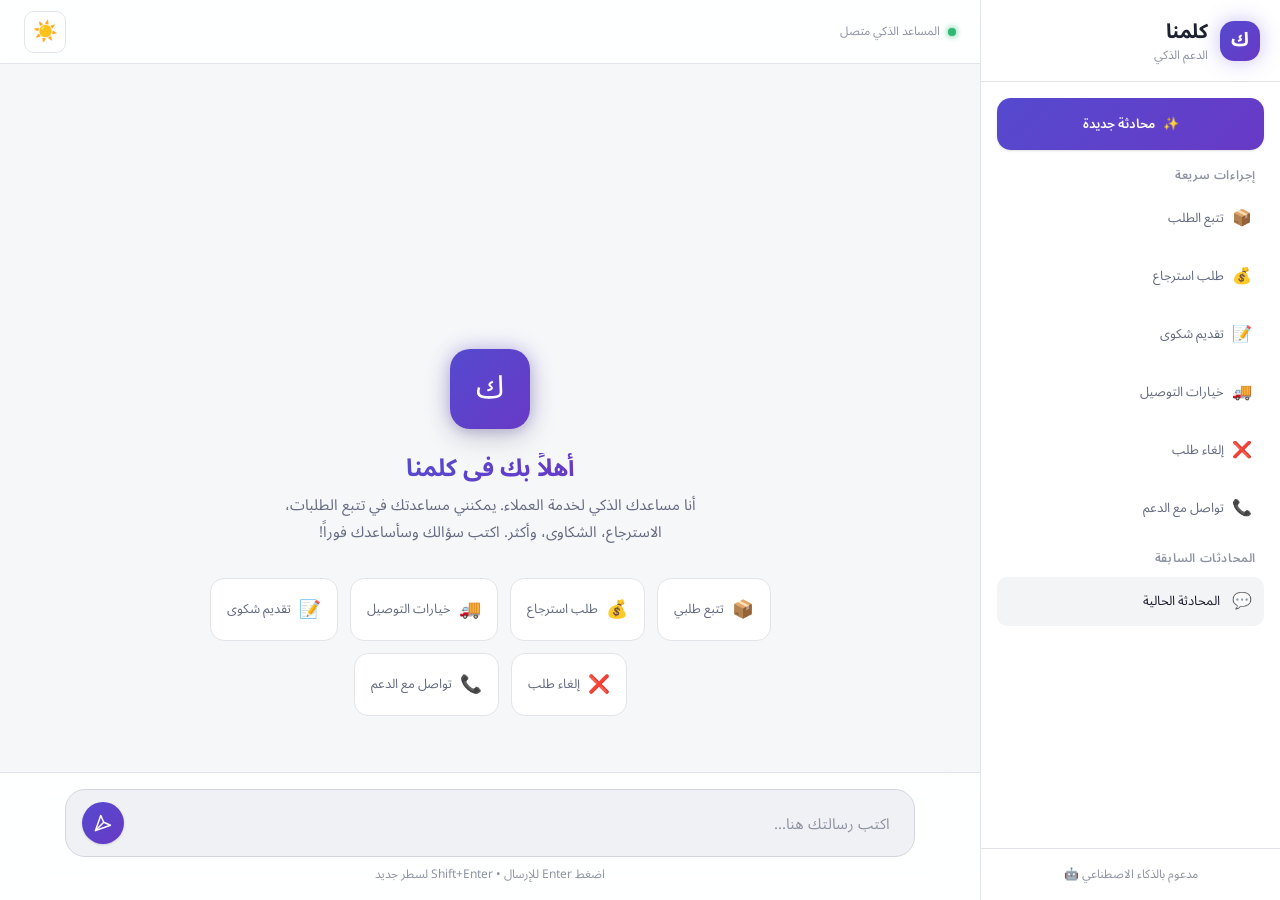
==== frontend/index.html @ 6efdaacd "feat: add modern RTL Arabic chat frontend (كلمنا) - 15 new files in frontend/ directory (HTML, CSS, " ====
<!DOCTYPE html>
<html lang="ar" dir="rtl" data-theme="dark">
<head>
  <meta charset="UTF-8">
  <meta name="viewport" content="width=device-width, initial-scale=1.0">
  <title>كلمنا — الدعم الذكي بالذكاء الاصطناعي</title>
  <meta name="description" content="كلمنا — نظام دعم العملاء الذكي المدعوم بالذكاء الاصطناعي. تحدث معنا وسنساعدك فوراً.">
  <meta property="og:title" content="كلمنا — الدعم الذكي">
  <meta property="og:description" content="نظام دعم العملاء الذكي المدعوم بالذكاء الاصطناعي">
  <meta property="og:type" content="website">
  <link rel="icon" type="image/svg+xml" href="assets/favicon.svg">

  <!-- Google Fonts -->
  <link rel="preconnect" href="https://fonts.googleapis.com">
  <link rel="preconnect" href="https://fonts.gstatic.com" crossorigin>
  <link href="https://fonts.googleapis.com/css2?family=Inter:wght@400;500;600;700&family=Noto+Sans+Arabic:wght@400;500;600;700&display=swap" rel="stylesheet">

  <!-- CSS -->
  <link rel="stylesheet" href="css/variables.css">
  <link rel="stylesheet" href="css/themes.css">
  <link rel="stylesheet" href="css/base.css">
  <link rel="stylesheet" href="css/animations.css">
  <link rel="stylesheet" href="css/layout.css">
  <link rel="stylesheet" href="css/components.css">
</head>
<body>
  <!-- ═══ Particle Canvas Background ═══ -->
  <canvas id="particles-canvas"></canvas>

  <!-- ═══ App Container ═══ -->
  <div class="app">

    <!-- ─── Sidebar ─── -->
    <aside class="sidebar" id="sidebar">
      <div class="sidebar__header">
        <div class="logo">
          <div class="logo__icon">ك</div>
          <div>
            <div class="logo__text">كلمنا</div>
            <div class="logo__subtitle">الدعم الذكي</div>
          </div>
        </div>
        <button class="sidebar__close" id="sidebar-close" aria-label="إغلاق القائمة">✕</button>
      </div>

      <div class="sidebar__content">
        <!-- New Chat Button -->
        <button class="btn-new-chat" id="btn-new-chat">
          <span>✨</span>
          <span>محادثة جديدة</span>
        </button>

        <!-- Quick Actions -->
        <div class="sidebar__label">إجراءات سريعة</div>
        <div class="quick-actions">
          <button class="quick-action-chip" data-action="track_order">
            <span class="quick-action-chip__icon">📦</span>
            <span>تتبع الطلب</span>
          </button>
          <button class="quick-action-chip" data-action="get_refund">
            <span class="quick-action-chip__icon">💰</span>
            <span>طلب استرجاع</span>
          </button>
          <button class="quick-action-chip" data-action="complaint">
            <span class="quick-action-chip__icon">📝</span>
            <span>تقديم شكوى</span>
          </button>
          <button class="quick-action-chip" data-action="delivery">
            <span class="quick-action-chip__icon">🚚</span>
            <span>خيارات التوصيل</span>
          </button>
          <button class="quick-action-chip" data-action="cancel">
            <span class="quick-action-chip__icon">❌</span>
            <span>إلغاء طلب</span>
          </button>
          <button class="quick-action-chip" data-action="contact">
            <span class="quick-action-chip__icon">📞</span>
            <span>تواصل مع الدعم</span>
          </button>
        </div>

        <!-- Chat History -->
        <div class="sidebar__label">المحادثات السابقة</div>
        <div id="chat-history">
          <div class="chat-history-item active">
            <span class="chat-history-item__icon">💬</span>
            <span class="chat-history-item__text">المحادثة الحالية</span>
          </div>
        </div>
      </div>

      <div class="sidebar__footer">
        <div style="font-size: var(--text-xs); color: var(--text-muted); text-align: center;">
          مدعوم بالذكاء الاصطناعي 🤖
        </div>
      </div>
    </aside>

    <!-- ─── Sidebar Overlay (Mobile) ─── -->
    <div class="sidebar-overlay" id="sidebar-overlay"></div>

    <!-- ─── Header ─── -->
    <header class="header">
      <div class="header__right">
        <button class="menu-toggle" id="menu-toggle" aria-label="فتح القائمة">
          <svg width="22" height="22" viewBox="0 0 24 24" fill="none" stroke="currentColor" stroke-width="2" stroke-linecap="round">
            <line x1="3" y1="6" x2="21" y2="6"/>
            <line x1="3" y1="12" x2="21" y2="12"/>
            <line x1="3" y1="18" x2="21" y2="18"/>
          </svg>
        </button>
        <div class="status-indicator">
          <div class="status-dot" id="status-dot"></div>
          <span class="header__status-text">المساعد الذكي متصل</span>
        </div>
      </div>
      <div class="header__left">
        <button class="theme-toggle" id="theme-toggle" data-tooltip="تغيير السمة" aria-label="تغيير السمة">
          <span class="theme-toggle__icon">🌙</span>
        </button>
      </div>
    </header>

    <!-- ─── Main Chat Area ─── -->
    <main class="main">
      <div class="chat-area">
        <div class="chat-area__messages" id="chat-messages">
          <!-- Messages are rendered here by chat.js -->
        </div>

        <!-- ─── Welcome Screen ─── -->
        <div class="welcome" id="welcome-screen">
          <div class="welcome__icon">ك</div>
          <h1 class="welcome__title">أهلاً بك في كلمنا</h1>
          <p class="welcome__subtitle">
            أنا مساعدك الذكي لخدمة العملاء. يمكنني مساعدتك في تتبع الطلبات، الاسترجاع، الشكاوى، وأكثر. اكتب سؤالك وسأساعدك فوراً!
          </p>
          <div class="welcome__suggestions">
            <button class="welcome__chip" data-message="أريد تتبع طلبي رقم 12345">
              <span class="welcome__chip__icon">📦</span>
              <span>تتبع طلبي</span>
            </button>
            <button class="welcome__chip" data-message="أريد استرجاع المبلغ للطلب الأخير">
              <span class="welcome__chip__icon">💰</span>
              <span>طلب استرجاع</span>
            </button>
            <button class="welcome__chip" data-message="ما هي خيارات التوصيل المتاحة؟">
              <span class="welcome__chip__icon">🚚</span>
              <span>خيارات التوصيل</span>
            </button>
            <button class="welcome__chip" data-message="أريد تقديم شكوى بخصوص الخدمة">
              <span class="welcome__chip__icon">📝</span>
              <span>تقديم شكوى</span>
            </button>
            <button class="welcome__chip" data-message="أريد إلغاء طلبي">
              <span class="welcome__chip__icon">❌</span>
              <span>إلغاء طلب</span>
            </button>
            <button class="welcome__chip" data-message="أريد التحدث مع خدمة العملاء">
              <span class="welcome__chip__icon">📞</span>
              <span>تواصل مع الدعم</span>
            </button>
          </div>
        </div>
      </div>

      <!-- ─── Input Bar ─── -->
      <div class="input-bar">
        <div class="input-bar__container">
          <textarea
            class="input-bar__textarea"
            id="chat-input"
            placeholder="اكتب رسالتك هنا..."
            rows="1"
            aria-label="اكتب رسالتك"
          ></textarea>
          <button class="btn-send" id="btn-send" data-tooltip="إرسال" aria-label="إرسال الرسالة">
            <svg viewBox="0 0 24 24" fill="none" stroke="currentColor" stroke-width="2" stroke-linecap="round" stroke-linejoin="round">
              <line x1="22" y1="2" x2="11" y2="13"/>
              <polygon points="22 2 15 22 11 13 2 9 22 2"/>
            </svg>
          </button>
        </div>
        <span class="input-bar__hint">اضغط Enter للإرسال • Shift+Enter لسطر جديد</span>
      </div>
    </main>
  </div>

  <!-- JavaScript Modules -->
  <script type="module" src="js/app.js"></script>
</body>
</html>
---- frontend/css/variables.css ----
/* ============================================
   Kalemna — Design Tokens (variables.css)
   كلمنا — متغيرات التصميم
   ============================================ */

:root {
  /* ─── Primary Palette ─── */
  --color-primary-50:  hsl(245, 58%, 95%);
  --color-primary-100: hsl(245, 58%, 88%);
  --color-primary-200: hsl(245, 58%, 78%);
  --color-primary-300: hsl(245, 58%, 68%);
  --color-primary-400: hsl(245, 58%, 58%);
  --color-primary-500: hsl(245, 58%, 51%);
  --color-primary-600: hsl(245, 58%, 43%);
  --color-primary-700: hsl(245, 58%, 35%);
  --color-primary-800: hsl(245, 58%, 27%);
  --color-primary-900: hsl(245, 58%, 19%);

  /* ─── Accent Palette (Coral / Warm) ─── */
  --color-accent-400: hsl(15, 90%, 62%);
  --color-accent-500: hsl(15, 85%, 55%);
  --color-accent-600: hsl(15, 80%, 48%);

  /* ─── Semantic Colors ─── */
  --color-success: hsl(152, 60%, 45%);
  --color-warning: hsl(40, 95%, 55%);
  --color-error:   hsl(0, 72%, 56%);
  --color-info:    hsl(205, 80%, 55%);

  /* ─── Sentiment Colors ─── */
  --sentiment-joy:      hsl(152, 60%, 45%);
  --sentiment-neutral:  hsl(220, 10%, 55%);
  --sentiment-anger:    hsl(0, 72%, 56%);
  --sentiment-disgust:  hsl(35, 80%, 50%);
  --sentiment-fear:     hsl(270, 50%, 55%);
  --sentiment-sadness:  hsl(210, 55%, 50%);
  --sentiment-surprise: hsl(45, 95%, 55%);

  /* ─── Typography ─── */
  --font-ui:     'Inter', 'Segoe UI', system-ui, sans-serif;
  --font-arabic: 'Noto Sans Arabic', 'Segoe UI', 'Tahoma', sans-serif;
  --font-mono:   'JetBrains Mono', 'Fira Code', 'Consolas', monospace;

  --text-xs:   0.75rem;   /* 12px */
  --text-sm:   0.8125rem; /* 13px */
  --text-base: 0.9375rem; /* 15px */
  --text-md:   1rem;      /* 16px */
  --text-lg:   1.125rem;  /* 18px */
  --text-xl:   1.25rem;   /* 20px */
  --text-2xl:  1.5rem;    /* 24px */
  --text-3xl:  1.875rem;  /* 30px */

  --leading-tight:  1.3;
  --leading-normal: 1.6;
  --leading-relaxed: 1.8;

  --weight-regular:  400;
  --weight-medium:   500;
  --weight-semibold: 600;
  --weight-bold:     700;

  /* ─── Spacing Scale (4px base) ─── */
  --space-1:  0.25rem;   /* 4px  */
  --space-2:  0.5rem;    /* 8px  */
  --space-3:  0.75rem;   /* 12px */
  --space-4:  1rem;      /* 16px */
  --space-5:  1.25rem;   /* 20px */
  --space-6:  1.5rem;    /* 24px */
  --space-8:  2rem;      /* 32px */
  --space-10: 2.5rem;    /* 40px */
  --space-12: 3rem;      /* 48px */
  --space-16: 4rem;      /* 64px */

  /* ─── Border Radius ─── */
  --radius-sm:   6px;
  --radius-md:   10px;
  --radius-lg:   14px;
  --radius-xl:   20px;
  --radius-2xl:  24px;
  --radius-full: 9999px;

  /* ─── Shadows ─── */
  --shadow-sm:  0 1px 3px rgba(0, 0, 0, 0.08), 0 1px 2px rgba(0, 0, 0, 0.06);
  --shadow-md:  0 4px 12px rgba(0, 0, 0, 0.1), 0 2px 4px rgba(0, 0, 0, 0.06);
  --shadow-lg:  0 10px 30px rgba(0, 0, 0, 0.12), 0 4px 8px rgba(0, 0, 0, 0.06);
  --shadow-xl:  0 20px 50px rgba(0, 0, 0, 0.15), 0 8px 16px rgba(0, 0, 0, 0.08);
  --shadow-glow: 0 0 20px rgba(99, 72, 221, 0.35);

  /* ─── Transitions ─── */
  --transition-fast:   150ms cubic-bezier(0.4, 0, 0.2, 1);
  --transition-normal: 300ms cubic-bezier(0.4, 0, 0.2, 1);
  --transition-slow:   500ms cubic-bezier(0.4, 0, 0.2, 1);
  --transition-spring: 500ms cubic-bezier(0.34, 1.56, 0.64, 1);

  /* ─── Z-Index Scale ─── */
  --z-base:     1;
  --z-sidebar:  100;
  --z-header:   200;
  --z-overlay:  300;
  --z-modal:    400;
  --z-tooltip:  500;

  /* ─── Layout ─── */
  --sidebar-width: 300px;
  --header-height: 64px;
  --input-bar-height: 80px;
}
---- frontend/css/themes.css ----
/* ============================================
   Kalemna — Themes (themes.css)
   كلمنا — السمات
   ============================================ */

/* ═══════════════════════════════════════════
   🌙 DARK THEME (Default)
   ═══════════════════════════════════════════ */
[data-theme="dark"], :root {
  --bg-app:        hsl(225, 25%, 10%);
  --bg-main:       hsl(225, 25%, 10%);
  --bg-header:     hsla(225, 25%, 12%, 0.85);
  --bg-sidebar:    hsl(225, 25%, 9%);
  --bg-input-bar:  hsla(225, 25%, 12%, 0.85);
  --bg-input:      hsl(225, 22%, 14%);
  --bg-surface:    hsl(225, 22%, 14%);
  --bg-surface-hover: hsl(225, 22%, 17%);
  --bg-hover:      hsla(225, 22%, 20%, 0.5);
  --bg-glass:      hsla(225, 25%, 14%, 0.6);
  --bg-bubble-user: linear-gradient(135deg, hsl(245, 58%, 48%), hsl(260, 55%, 42%));
  --bg-bubble-ai:  hsla(225, 22%, 16%, 0.7);
  --bg-welcome:    hsla(225, 22%, 14%, 0.8);

  --text-primary:   hsl(225, 15%, 92%);
  --text-secondary: hsl(225, 12%, 65%);
  --text-muted:     hsl(225, 10%, 45%);
  --text-bubble-user: hsl(0, 0%, 100%);
  --text-bubble-ai:   hsl(225, 15%, 88%);
  --text-on-primary: hsl(0, 0%, 100%);

  --border-subtle:  hsla(225, 15%, 25%, 0.5);
  --border-input:   hsl(225, 15%, 22%);
  --border-glass:   hsla(225, 15%, 30%, 0.3);

  --scrollbar-thumb:       hsl(225, 15%, 25%);
  --scrollbar-thumb-hover: hsl(225, 15%, 35%);

  --particle-color: rgba(255, 255, 255, 0.04);
  --particle-line:  rgba(255, 255, 255, 0.02);
}

/* ═══════════════════════════════════════════
   ☀️ LIGHT THEME
   ═══════════════════════════════════════════ */
[data-theme="light"] {
  --bg-app:        hsl(225, 20%, 97%);
  --bg-main:       hsl(225, 20%, 97%);
  --bg-header:     hsla(0, 0%, 100%, 0.9);
  --bg-sidebar:    hsl(0, 0%, 100%);
  --bg-input-bar:  hsla(0, 0%, 100%, 0.9);
  --bg-input:      hsl(225, 15%, 95%);
  --bg-surface:    hsl(0, 0%, 100%);
  --bg-surface-hover: hsl(225, 15%, 96%);
  --bg-hover:      hsla(225, 15%, 90%, 0.5);
  --bg-glass:      hsla(0, 0%, 100%, 0.7);
  --bg-bubble-user: linear-gradient(135deg, hsl(245, 58%, 55%), hsl(260, 55%, 50%));
  --bg-bubble-ai:  hsla(225, 15%, 95%, 0.9);
  --bg-welcome:    hsla(0, 0%, 100%, 0.9);

  --text-primary:   hsl(225, 25%, 15%);
  --text-secondary: hsl(225, 12%, 45%);
  --text-muted:     hsl(225, 10%, 60%);
  --text-bubble-user: hsl(0, 0%, 100%);
  --text-bubble-ai:   hsl(225, 25%, 20%);
  --text-on-primary: hsl(0, 0%, 100%);

  --border-subtle:  hsl(225, 15%, 90%);
  --border-input:   hsl(225, 15%, 85%);
  --border-glass:   hsla(225, 15%, 85%, 0.4);

  --scrollbar-thumb:       hsl(225, 12%, 80%);
  --scrollbar-thumb-hover: hsl(225, 12%, 70%);

  --particle-color: rgba(99, 72, 221, 0.04);
  --particle-line:  rgba(99, 72, 221, 0.02);
}

/* ═══════════════════════════════════════════
   🌌 MIDNIGHT THEME (Cyberpunk/Neon)
   ═══════════════════════════════════════════ */
[data-theme="midnight"] {
  --bg-app:        hsl(240, 25%, 4%);
  --bg-main:       hsl(240, 25%, 4%);
  --bg-header:     hsla(240, 25%, 7%, 0.9);
  --bg-sidebar:    hsl(240, 25%, 5%);
  --bg-input-bar:  hsla(240, 25%, 7%, 0.9);
  --bg-input:      hsl(240, 22%, 9%);
  --bg-surface:    hsl(240, 22%, 8%);
  --bg-surface-hover: hsl(240, 22%, 12%);
  --bg-hover:      hsla(240, 22%, 15%, 0.5);
  --bg-glass:      hsla(240, 25%, 8%, 0.7);
  --bg-bubble-user: linear-gradient(135deg, hsl(265, 70%, 45%), hsl(290, 60%, 40%));
  --bg-bubble-ai:  hsla(240, 22%, 10%, 0.8);
  --bg-welcome:    hsla(240, 22%, 8%, 0.85);

  --text-primary:   hsl(200, 50%, 93%);
  --text-secondary: hsl(220, 20%, 55%);
  --text-muted:     hsl(220, 15%, 38%);
  --text-bubble-user: hsl(0, 0%, 100%);
  --text-bubble-ai:   hsl(200, 40%, 88%);
  --text-on-primary: hsl(0, 0%, 100%);

  --border-subtle:  hsla(250, 30%, 20%, 0.5);
  --border-input:   hsl(250, 25%, 18%);
  --border-glass:   hsla(250, 30%, 25%, 0.3);

  --scrollbar-thumb:       hsl(250, 20%, 22%);
  --scrollbar-thumb-hover: hsl(250, 20%, 32%);

  --color-primary-400: hsl(200, 100%, 60%);
  --color-primary-500: hsl(270, 70%, 55%);
  --shadow-glow: 0 0 25px rgba(0, 200, 255, 0.2);

  --particle-color: rgba(0, 200, 255, 0.06);
  --particle-line:  rgba(180, 100, 255, 0.03);
}

/* ─── Midnight Neon Accents ─── */
[data-theme="midnight"] .header {
  border-bottom-color: hsla(200, 100%, 60%, 0.15);
}

[data-theme="midnight"] .sidebar {
  border-left-color: hsla(270, 70%, 55%, 0.15);
}

[data-theme="midnight"] .input-bar__container:focus-within {
  border-color: hsl(200, 100%, 60%);
  box-shadow: 0 0 0 3px rgba(0, 200, 255, 0.15), 0 0 20px rgba(0, 200, 255, 0.1);
}

[data-theme="midnight"] .btn-send:hover {
  box-shadow: 0 0 20px rgba(0, 200, 255, 0.4);
}
---- frontend/css/base.css ----
/* ============================================
   Kalemna — Base Styles (base.css)
   كلمنا — الأنماط الأساسية
   ============================================ */

/* ─── Reset ─── */
*, *::before, *::after {
  box-sizing: border-box;
  margin: 0;
  padding: 0;
}

html {
  scroll-behavior: smooth;
  -webkit-text-size-adjust: 100%;
  text-size-adjust: 100%;
  font-size: 16px;
}

body {
  font-family: var(--font-arabic);
  font-size: var(--text-base);
  line-height: var(--leading-normal);
  color: var(--text-primary);
  background-color: var(--bg-app);
  direction: rtl;
  min-height: 100vh;
  overflow: hidden;
  -webkit-font-smoothing: antialiased;
  -moz-osx-font-smoothing: grayscale;
  transition: background-color var(--transition-normal), color var(--transition-normal);
}

/* ─── Typography Defaults ─── */
h1, h2, h3, h4, h5, h6 {
  font-weight: var(--weight-bold);
  line-height: var(--leading-tight);
  color: var(--text-primary);
}

h1 { font-size: var(--text-3xl); }
h2 { font-size: var(--text-2xl); }
h3 { font-size: var(--text-xl); }

p {
  line-height: var(--leading-normal);
  color: var(--text-secondary);
}

a {
  color: var(--color-primary-400);
  text-decoration: none;
  transition: color var(--transition-fast);
}

a:hover {
  color: var(--color-primary-300);
}

/* ─── Selection ─── */
::selection {
  background-color: var(--color-primary-500);
  color: white;
}

/* ─── Scrollbar ─── */
::-webkit-scrollbar {
  width: 6px;
}

::-webkit-scrollbar-track {
  background: transparent;
}

::-webkit-scrollbar-thumb {
  background-color: var(--scrollbar-thumb);
  border-radius: var(--radius-full);
}

::-webkit-scrollbar-thumb:hover {
  background-color: var(--scrollbar-thumb-hover);
}

/* Firefox */
* {
  scrollbar-width: thin;
  scrollbar-color: var(--scrollbar-thumb) transparent;
}

/* ─── Focus Visible ─── */
:focus-visible {
  outline: 2px solid var(--color-primary-400);
  outline-offset: 2px;
  border-radius: var(--radius-sm);
}

/* ─── Button Reset ─── */
button {
  font-family: inherit;
  font-size: inherit;
  border: none;
  background: none;
  cursor: pointer;
  color: inherit;
  direction: rtl;
}

/* ─── Input Reset ─── */
input, textarea {
  font-family: var(--font-arabic);
  font-size: inherit;
  border: none;
  background: none;
  color: inherit;
  direction: rtl;
}

textarea {
  resize: none;
}

/* ─── Image Reset ─── */
img, svg {
  display: block;
  max-width: 100%;
}

/* ─── List Reset ─── */
ul, ol {
  list-style: none;
}

/* ─── Screen Reader Only ─── */
.sr-only {
  position: absolute;
  width: 1px;
  height: 1px;
  padding: 0;
  margin: -1px;
  overflow: hidden;
  clip: rect(0, 0, 0, 0);
  white-space: nowrap;
  border-width: 0;
}
---- frontend/css/animations.css ----
/* ============================================
   Kalemna — Animations (animations.css)
   كلمنا — الحركات والتأثيرات
   ============================================ */

/* ─── Message Slide In ─── */
@keyframes fadeInUp {
  from {
    opacity: 0;
    transform: translateY(16px);
  }
  to {
    opacity: 1;
    transform: translateY(0);
  }
}

@keyframes fadeInRight {
  from {
    opacity: 0;
    transform: translateX(16px);
  }
  to {
    opacity: 1;
    transform: translateX(0);
  }
}

@keyframes fadeInLeft {
  from {
    opacity: 0;
    transform: translateX(-16px);
  }
  to {
    opacity: 1;
    transform: translateX(0);
  }
}

@keyframes fadeIn {
  from { opacity: 0; }
  to   { opacity: 1; }
}

/* ─── Typing Indicator ─── */
@keyframes typing-bounce {
  0%, 60%, 100% {
    transform: translateY(0);
    opacity: 0.4;
  }
  30% {
    transform: translateY(-8px);
    opacity: 1;
  }
}

/* ─── Glow Pulse ─── */
@keyframes glow-pulse {
  0%, 100% {
    box-shadow: 0 0 8px rgba(99, 72, 221, 0.3);
  }
  50% {
    box-shadow: 0 0 20px rgba(99, 72, 221, 0.6);
  }
}

/* ─── Gradient Shift ─── */
@keyframes gradient-shift {
  0% {
    background-position: 0% 50%;
  }
  50% {
    background-position: 100% 50%;
  }
  100% {
    background-position: 0% 50%;
  }
}

/* ─── Particle Float ─── */
@keyframes particle-float {
  0%, 100% {
    transform: translateY(0) translateX(0);
  }
  25% {
    transform: translateY(-20px) translateX(10px);
  }
  50% {
    transform: translateY(-10px) translateX(-10px);
  }
  75% {
    transform: translateY(-30px) translateX(5px);
  }
}

/* ─── Slide In (Sidebar) ─── */
@keyframes slideInRight {
  from {
    transform: translateX(100%);
  }
  to {
    transform: translateX(0);
  }
}

/* ─── Shimmer Loading ─── */
@keyframes shimmer {
  0% {
    background-position: -200% 0;
  }
  100% {
    background-position: 200% 0;
  }
}

/* ─── Spin ─── */
@keyframes spin {
  from { transform: rotate(0deg); }
  to   { transform: rotate(360deg); }
}

/* ─── Scale Pop ─── */
@keyframes scalePop {
  0%   { transform: scale(0.8); opacity: 0; }
  60%  { transform: scale(1.05); }
  100% { transform: scale(1); opacity: 1; }
}

/* ─── Gentle Bob ─── */
@keyframes gentleBob {
  0%, 100% { transform: translateY(0); }
  50% { transform: translateY(-4px); }
}

/* ─── Welcome Card Entrance ─── */
@keyframes welcomeEntrance {
  0% {
    opacity: 0;
    transform: translateY(30px) scale(0.95);
  }
  100% {
    opacity: 1;
    transform: translateY(0) scale(1);
  }
}

/* ─── Utility Classes ─── */
.animate-fade-in-up {
  animation: fadeInUp 0.4s ease-out forwards;
}

.animate-fade-in {
  animation: fadeIn 0.3s ease-out forwards;
}

.animate-scale-pop {
  animation: scalePop 0.35s var(--transition-spring) forwards;
}

.animate-welcome {
  animation: welcomeEntrance 0.6s cubic-bezier(0.34, 1.56, 0.64, 1) forwards;
}

/* ─── Stagger Delays ─── */
.delay-1 { animation-delay: 0.05s; }
.delay-2 { animation-delay: 0.1s; }
.delay-3 { animation-delay: 0.15s; }
.delay-4 { animation-delay: 0.2s; }
.delay-5 { animation-delay: 0.25s; }
.delay-6 { animation-delay: 0.3s; }
---- frontend/css/layout.css ----
/* ============================================
   Kalemna — Layout (layout.css)
   كلمنا — تخطيط الصفحة
   ============================================ */

/* ─── App Container ─── */
.app {
  display: grid;
  grid-template-columns: var(--sidebar-width) 1fr;
  grid-template-rows: var(--header-height) 1fr;
  grid-template-areas:
    "sidebar header"
    "sidebar main";
  height: 100vh;
  width: 100vw;
  overflow: hidden;
  position: relative;
}

/* ─── Header ─── */
.header {
  grid-area: header;
  display: flex;
  align-items: center;
  justify-content: space-between;
  padding: 0 var(--space-6);
  background: var(--bg-header);
  border-bottom: 1px solid var(--border-subtle);
  backdrop-filter: blur(16px);
  -webkit-backdrop-filter: blur(16px);
  z-index: var(--z-header);
  transition: background var(--transition-normal), border-color var(--transition-normal);
}

.header__right {
  display: flex;
  align-items: center;
  gap: var(--space-3);
}

.header__left {
  display: flex;
  align-items: center;
  gap: var(--space-3);
}

/* ─── Sidebar ─── */
.sidebar {
  grid-area: sidebar;
  display: flex;
  flex-direction: column;
  background: var(--bg-sidebar);
  border-left: 1px solid var(--border-subtle);
  z-index: var(--z-sidebar);
  overflow-y: auto;
  overflow-x: hidden;
  transition: background var(--transition-normal), border-color var(--transition-normal), transform var(--transition-normal);
}

.sidebar__header {
  padding: var(--space-4) var(--space-5);
  display: flex;
  align-items: center;
  justify-content: space-between;
  border-bottom: 1px solid var(--border-subtle);
  min-height: var(--header-height);
}

.sidebar__content {
  flex: 1;
  padding: var(--space-4);
  overflow-y: auto;
}

.sidebar__footer {
  padding: var(--space-4);
  border-top: 1px solid var(--border-subtle);
}

/* ─── Main / Chat Area ─── */
.main {
  grid-area: main;
  display: flex;
  flex-direction: column;
  position: relative;
  overflow: hidden;
  background: var(--bg-main);
  transition: background var(--transition-normal);
}

.chat-area {
  flex: 1;
  overflow-y: auto;
  overflow-x: hidden;
  padding: var(--space-6) var(--space-8);
  display: flex;
  flex-direction: column;
  gap: var(--space-4);
  scroll-behavior: smooth;
}

.chat-area__messages {
  display: flex;
  flex-direction: column;
  gap: var(--space-4);
  max-width: 850px;
  width: 100%;
  margin: 0 auto;
  flex: 1;
}

/* ─── Input Bar ─── */
.input-bar {
  padding: var(--space-4) var(--space-6);
  background: var(--bg-input-bar);
  border-top: 1px solid var(--border-subtle);
  backdrop-filter: blur(16px);
  -webkit-backdrop-filter: blur(16px);
  transition: background var(--transition-normal), border-color var(--transition-normal);
}

.input-bar__container {
  max-width: 850px;
  margin: 0 auto;
  display: flex;
  align-items: flex-end;
  gap: var(--space-3);
  background: var(--bg-input);
  border: 1px solid var(--border-input);
  border-radius: var(--radius-xl);
  padding: var(--space-3) var(--space-4);
  transition: border-color var(--transition-fast), box-shadow var(--transition-fast);
}

.input-bar__container:focus-within {
  border-color: var(--color-primary-400);
  box-shadow: 0 0 0 3px rgba(99, 72, 221, 0.15);
}

.input-bar__textarea {
  flex: 1;
  max-height: 150px;
  min-height: 24px;
  line-height: 1.5;
  padding: var(--space-2) var(--space-2);
  color: var(--text-primary);
  font-size: var(--text-base);
}

.input-bar__textarea::placeholder {
  color: var(--text-muted);
}

.input-bar__hint {
  display: block;
  text-align: center;
  font-size: var(--text-xs);
  color: var(--text-muted);
  margin-top: var(--space-2);
}

/* ─── Canvas Background ─── */
#particles-canvas {
  position: fixed;
  top: 0;
  left: 0;
  width: 100%;
  height: 100%;
  z-index: 0;
  pointer-events: none;
}

.app > *:not(#particles-canvas) {
  position: relative;
  z-index: var(--z-base);
}

/* ─── Overlay (mobile sidebar) ─── */
.sidebar-overlay {
  display: none;
  position: fixed;
  inset: 0;
  background: rgba(0, 0, 0, 0.5);
  z-index: calc(var(--z-sidebar) - 1);
  opacity: 0;
  transition: opacity var(--transition-normal);
}

.sidebar-overlay.active {
  opacity: 1;
}

/* ─── Mobile Menu Toggle ─── */
.menu-toggle {
  display: none;
  width: 40px;
  height: 40px;
  align-items: center;
  justify-content: center;
  border-radius: var(--radius-md);
  transition: background var(--transition-fast);
}

.menu-toggle:hover {
  background: var(--bg-hover);
}

/* ============================================
   Responsive Breakpoints
   ============================================ */

/* Tablet & Below */
@media (max-width: 1024px) {
  .app {
    grid-template-columns: 260px 1fr;
  }
  
  :root {
    --sidebar-width: 260px;
  }

  .chat-area {
    padding: var(--space-4) var(--space-5);
  }
}

/* Mobile */
@media (max-width: 768px) {
  .app {
    grid-template-columns: 1fr;
    grid-template-areas:
      "header"
      "main";
  }

  .sidebar {
    position: fixed;
    top: 0;
    right: 0;
    width: 300px;
    height: 100vh;
    transform: translateX(100%);
    box-shadow: var(--shadow-xl);
    z-index: var(--z-overlay);
  }

  .sidebar.open {
    transform: translateX(0);
  }

  .sidebar-overlay {
    display: block;
  }

  .menu-toggle {
    display: flex;
  }

  .chat-area {
    padding: var(--space-3) var(--space-4);
  }

  .input-bar {
    padding: var(--space-3) var(--space-4);
  }

  .header__right .header__status-text {
    display: none;
  }
}

/* Small Mobile */
@media (max-width: 480px) {
  .sidebar {
    width: 85vw;
  }

  .chat-area {
    padding: var(--space-2) var(--space-3);
  }
}
---- frontend/css/components.css ----
/* ============================================
   Kalemna — Components (components.css)
   كلمنا — مكونات الواجهة
   ============================================ */

/* ═══════════════════════════════════════════
   LOGO
   ═══════════════════════════════════════════ */
.logo {
  display: flex;
  align-items: center;
  gap: var(--space-3);
}

.logo__icon {
  width: 40px;
  height: 40px;
  border-radius: var(--radius-lg);
  background: var(--bg-bubble-user);
  display: flex;
  align-items: center;
  justify-content: center;
  font-size: 1.2rem;
  color: white;
  font-weight: var(--weight-bold);
  box-shadow: var(--shadow-glow);
  transition: box-shadow var(--transition-normal);
}

.logo__text {
  font-size: var(--text-xl);
  font-weight: var(--weight-bold);
  color: var(--text-primary);
  font-family: var(--font-arabic);
}

.logo__subtitle {
  font-size: var(--text-xs);
  color: var(--text-muted);
  margin-top: -2px;
}

/* ═══════════════════════════════════════════
   THEME TOGGLE
   ═══════════════════════════════════════════ */
.theme-toggle {
  width: 42px;
  height: 42px;
  border-radius: var(--radius-md);
  display: flex;
  align-items: center;
  justify-content: center;
  font-size: 1.25rem;
  background: var(--bg-surface);
  border: 1px solid var(--border-subtle);
  transition: all var(--transition-fast);
  position: relative;
  overflow: hidden;
}

.theme-toggle:hover {
  background: var(--bg-surface-hover);
  transform: scale(1.05);
}

.theme-toggle:active {
  transform: scale(0.95);
}

.theme-toggle__icon {
  transition: transform var(--transition-normal);
}

/* ═══════════════════════════════════════════
   SIDEBAR COMPONENTS
   ═══════════════════════════════════════════ */

/* New Chat Button */
.btn-new-chat {
  width: 100%;
  display: flex;
  align-items: center;
  justify-content: center;
  gap: var(--space-2);
  padding: var(--space-3) var(--space-4);
  border-radius: var(--radius-lg);
  background: var(--bg-bubble-user);
  color: var(--text-on-primary);
  font-weight: var(--weight-semibold);
  font-size: var(--text-sm);
  transition: all var(--transition-fast);
  box-shadow: var(--shadow-sm);
}

.btn-new-chat:hover {
  transform: translateY(-1px);
  box-shadow: var(--shadow-md), var(--shadow-glow);
}

.btn-new-chat:active {
  transform: translateY(0);
}

/* Section Label */
.sidebar__label {
  font-size: var(--text-xs);
  font-weight: var(--weight-semibold);
  color: var(--text-muted);
  text-transform: uppercase;
  letter-spacing: 0.05em;
  padding: var(--space-4) var(--space-2) var(--space-2);
}

/* Chat History Item */
.chat-history-item {
  display: flex;
  align-items: center;
  gap: var(--space-3);
  padding: var(--space-3) var(--space-3);
  border-radius: var(--radius-md);
  cursor: pointer;
  transition: background var(--transition-fast);
  color: var(--text-secondary);
  font-size: var(--text-sm);
}

.chat-history-item:hover {
  background: var(--bg-hover);
  color: var(--text-primary);
}

.chat-history-item.active {
  background: var(--bg-surface-hover);
  color: var(--text-primary);
}

.chat-history-item__icon {
  font-size: 1rem;
  flex-shrink: 0;
  opacity: 0.6;
}

.chat-history-item__text {
  flex: 1;
  overflow: hidden;
  text-overflow: ellipsis;
  white-space: nowrap;
}

/* Quick Action Chips (Sidebar) */
.quick-actions {
  display: flex;
  flex-direction: column;
  gap: var(--space-2);
}

.quick-action-chip {
  display: flex;
  align-items: center;
  gap: var(--space-2);
  padding: var(--space-2) var(--space-3);
  border-radius: var(--radius-md);
  font-size: var(--text-sm);
  color: var(--text-secondary);
  transition: all var(--transition-fast);
  cursor: pointer;
}

.quick-action-chip:hover {
  background: var(--bg-hover);
  color: var(--text-primary);
}

.quick-action-chip__icon {
  font-size: 1rem;
}

/* ═══════════════════════════════════════════
   CHAT BUBBLES
   ═══════════════════════════════════════════ */

.message {
  display: flex;
  gap: var(--space-3);
  max-width: 80%;
  animation: fadeInUp 0.35s ease-out forwards;
  opacity: 0;
}

/* User Message — aligned to RIGHT (start in RTL) */
.message--user {
  align-self: flex-start;
}

/* AI Message — aligned to LEFT (end in RTL) */
.message--ai {
  align-self: flex-end;
  flex-direction: row-reverse;
}

/* Avatar */
.message__avatar {
  width: 36px;
  height: 36px;
  border-radius: var(--radius-full);
  display: flex;
  align-items: center;
  justify-content: center;
  font-size: 0.9rem;
  flex-shrink: 0;
  margin-top: var(--space-1);
}

.message--user .message__avatar {
  background: var(--bg-bubble-user);
  color: white;
}

.message--ai .message__avatar {
  background: var(--bg-surface);
  border: 1px solid var(--border-subtle);
  color: var(--text-secondary);
}

/* Bubble */
.message__bubble {
  padding: var(--space-3) var(--space-4);
  border-radius: var(--radius-2xl);
  line-height: var(--leading-normal);
  word-wrap: break-word;
  overflow-wrap: break-word;
  position: relative;
}

.message--user .message__bubble {
  background: var(--bg-bubble-user);
  color: var(--text-bubble-user);
  border-bottom-right-radius: var(--radius-sm);
}

.message--ai .message__bubble {
  background: var(--bg-bubble-ai);
  color: var(--text-bubble-ai);
  border: 1px solid var(--border-glass);
  backdrop-filter: blur(8px);
  -webkit-backdrop-filter: blur(8px);
  border-bottom-left-radius: var(--radius-sm);
}

/* Sentiment Accent Strip */
.message__bubble--sentiment {
  border-right: 3px solid var(--sentiment-color, var(--text-muted));
}

/* Message Meta */
.message__meta {
  display: flex;
  align-items: center;
  gap: var(--space-2);
  margin-top: var(--space-1);
  padding: 0 var(--space-1);
}

.message__time {
  font-size: var(--text-xs);
  color: var(--text-muted);
}

/* Sentiment Badge */
.sentiment-badge {
  display: inline-flex;
  align-items: center;
  gap: var(--space-1);
  padding: 2px var(--space-2);
  border-radius: var(--radius-full);
  font-size: 0.65rem;
  font-weight: var(--weight-medium);
  background: var(--sentiment-bg, hsla(220, 10%, 50%, 0.15));
  color: var(--sentiment-color, var(--text-muted));
  border: 1px solid var(--sentiment-border, transparent);
}

.sentiment-badge__emoji {
  font-size: 0.75rem;
}

/* ═══════════════════════════════════════════
   TYPING INDICATOR
   ═══════════════════════════════════════════ */
.typing-indicator {
  display: flex;
  gap: var(--space-3);
  align-self: flex-end;
  flex-direction: row-reverse;
  max-width: 80%;
  animation: fadeInUp 0.3s ease-out forwards;
}

.typing-indicator__bubble {
  display: flex;
  align-items: center;
  gap: 5px;
  padding: var(--space-4) var(--space-5);
  background: var(--bg-bubble-ai);
  border: 1px solid var(--border-glass);
  border-radius: var(--radius-2xl);
  border-bottom-left-radius: var(--radius-sm);
  backdrop-filter: blur(8px);
  -webkit-backdrop-filter: blur(8px);
}

.typing-indicator__dot {
  width: 8px;
  height: 8px;
  border-radius: 50%;
  background: var(--text-muted);
  animation: typing-bounce 1.2s ease-in-out infinite;
}

.typing-indicator__dot:nth-child(2) {
  animation-delay: 0.15s;
}

.typing-indicator__dot:nth-child(3) {
  animation-delay: 0.3s;
}

/* ═══════════════════════════════════════════
   SEND BUTTON
   ═══════════════════════════════════════════ */
.btn-send {
  width: 42px;
  height: 42px;
  min-width: 42px;
  border-radius: var(--radius-full);
  background: var(--bg-bubble-user);
  color: white;
  display: flex;
  align-items: center;
  justify-content: center;
  font-size: 1.1rem;
  transition: all var(--transition-fast);
  box-shadow: var(--shadow-sm);
}

.btn-send:hover {
  transform: scale(1.08);
  box-shadow: var(--shadow-md), var(--shadow-glow);
}

.btn-send:active {
  transform: scale(0.95);
}

.btn-send:disabled {
  opacity: 0.4;
  cursor: not-allowed;
  transform: none;
  box-shadow: none;
}

.btn-send svg {
  width: 18px;
  height: 18px;
  /* Rotate for RTL — arrow points left (send direction) */
  transform: rotate(180deg);
}

/* ═══════════════════════════════════════════
   WELCOME SCREEN
   ═══════════════════════════════════════════ */
.welcome {
  display: flex;
  flex-direction: column;
  align-items: center;
  justify-content: center;
  flex: 1;
  text-align: center;
  padding: var(--space-8);
  animation: welcomeEntrance 0.6s cubic-bezier(0.34, 1.56, 0.64, 1) forwards;
  opacity: 0;
}

.welcome__icon {
  width: 80px;
  height: 80px;
  border-radius: var(--radius-xl);
  background: var(--bg-bubble-user);
  display: flex;
  align-items: center;
  justify-content: center;
  font-size: 2rem;
  color: white;
  margin-bottom: var(--space-6);
  box-shadow: var(--shadow-lg), var(--shadow-glow);
  animation: gentleBob 3s ease-in-out infinite;
}

.welcome__title {
  font-size: var(--text-2xl);
  font-weight: var(--weight-bold);
  margin-bottom: var(--space-2);
  background: var(--bg-bubble-user);
  -webkit-background-clip: text;
  background-clip: text;
  -webkit-text-fill-color: transparent;
}

.welcome__subtitle {
  font-size: var(--text-base);
  color: var(--text-secondary);
  margin-bottom: var(--space-8);
  max-width: 450px;
  line-height: var(--leading-relaxed);
}

.welcome__suggestions {
  display: flex;
  flex-wrap: wrap;
  gap: var(--space-3);
  justify-content: center;
  max-width: 600px;
}

.welcome__chip {
  display: flex;
  align-items: center;
  gap: var(--space-2);
  padding: var(--space-3) var(--space-4);
  background: var(--bg-surface);
  border: 1px solid var(--border-subtle);
  border-radius: var(--radius-lg);
  color: var(--text-secondary);
  font-size: var(--text-sm);
  cursor: pointer;
  transition: all var(--transition-fast);
}

.welcome__chip:hover {
  background: var(--bg-surface-hover);
  color: var(--text-primary);
  border-color: var(--color-primary-400);
  transform: translateY(-2px);
  box-shadow: var(--shadow-md);
}

.welcome__chip__icon {
  font-size: 1.1rem;
}

/* ═══════════════════════════════════════════
   STATUS INDICATOR
   ═══════════════════════════════════════════ */
.status-indicator {
  display: flex;
  align-items: center;
  gap: var(--space-2);
}

.status-dot {
  width: 8px;
  height: 8px;
  border-radius: 50%;
  background: var(--color-success);
  box-shadow: 0 0 6px var(--color-success);
  animation: glow-pulse 2s ease-in-out infinite;
}

.status-dot--offline {
  background: var(--color-error);
  box-shadow: 0 0 6px var(--color-error);
  animation: none;
}

.header__status-text {
  font-size: var(--text-xs);
  color: var(--text-muted);
}

/* ═══════════════════════════════════════════
   ERROR MESSAGE
   ═══════════════════════════════════════════ */
.error-message {
  display: flex;
  align-items: center;
  gap: var(--space-3);
  padding: var(--space-3) var(--space-4);
  background: hsla(0, 72%, 56%, 0.1);
  border: 1px solid hsla(0, 72%, 56%, 0.25);
  border-radius: var(--radius-lg);
  color: var(--color-error);
  font-size: var(--text-sm);
  max-width: 80%;
  align-self: center;
  animation: fadeInUp 0.35s ease-out forwards;
  opacity: 0;
}

.error-message__icon {
  font-size: 1.2rem;
  flex-shrink: 0;
}

.error-message__retry {
  margin-right: auto;
  padding: var(--space-1) var(--space-3);
  border-radius: var(--radius-full);
  background: hsla(0, 72%, 56%, 0.15);
  color: var(--color-error);
  font-size: var(--text-xs);
  font-weight: var(--weight-medium);
  cursor: pointer;
  transition: background var(--transition-fast);
}

.error-message__retry:hover {
  background: hsla(0, 72%, 56%, 0.25);
}

/* ═══════════════════════════════════════════
   MOBILE SIDEBAR CLOSE
   ═══════════════════════════════════════════ */
.sidebar__close {
  display: none;
  width: 36px;
  height: 36px;
  align-items: center;
  justify-content: center;
  border-radius: var(--radius-md);
  font-size: 1.1rem;
  color: var(--text-secondary);
  transition: all var(--transition-fast);
}

.sidebar__close:hover {
  background: var(--bg-hover);
  color: var(--text-primary);
}

@media (max-width: 768px) {
  .sidebar__close {
    display: flex;
  }
}

/* ═══════════════════════════════════════════
   TOOLTIP
   ═══════════════════════════════════════════ */
[data-tooltip] {
  position: relative;
}

[data-tooltip]::after {
  content: attr(data-tooltip);
  position: absolute;
  bottom: calc(100% + 8px);
  left: 50%;
  transform: translateX(-50%) translateY(4px);
  padding: var(--space-1) var(--space-3);
  background: var(--bg-surface);
  color: var(--text-primary);
  font-size: var(--text-xs);
  border-radius: var(--radius-sm);
  white-space: nowrap;
  box-shadow: var(--shadow-md);
  border: 1px solid var(--border-subtle);
  opacity: 0;
  pointer-events: none;
  transition: opacity var(--transition-fast), transform var(--transition-fast);
  z-index: var(--z-tooltip);
}

[data-tooltip]:hover::after {
  opacity: 1;
  transform: translateX(-50%) translateY(0);
}
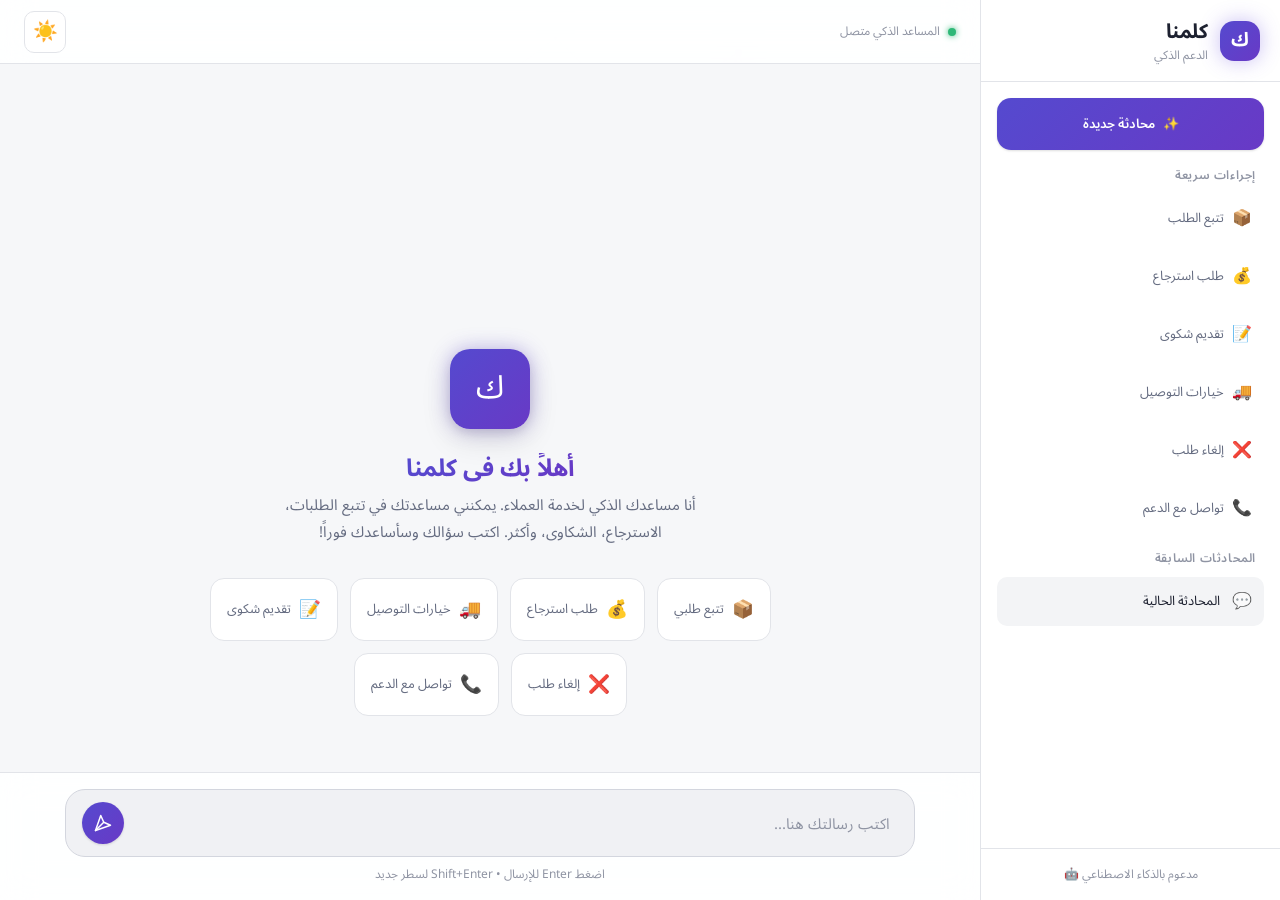
==== commit 79c55be9: "update docker,CI/CD" ====
--- a/frontend/index.html
+++ b/frontend/index.html
@@ -10,12 +10,12 @@
   <meta property="og:type" content="website">
   <link rel="icon" type="image/svg+xml" href="assets/favicon.svg">
 
-  <!-- Google Fonts -->
+
   <link rel="preconnect" href="https://fonts.googleapis.com">
   <link rel="preconnect" href="https://fonts.gstatic.com" crossorigin>
   <link href="https://fonts.googleapis.com/css2?family=Inter:wght@400;500;600;700&family=Noto+Sans+Arabic:wght@400;500;600;700&display=swap" rel="stylesheet">
 
-  <!-- CSS -->
+
   <link rel="stylesheet" href="css/variables.css">
   <link rel="stylesheet" href="css/themes.css">
   <link rel="stylesheet" href="css/base.css">
@@ -24,7 +24,7 @@
   <link rel="stylesheet" href="css/components.css">
 </head>
 <body>
-  <!-- ═══ Particle Canvas Background ═══ -->
+
   <canvas id="particles-canvas"></canvas>
 
   <!-- ═══ App Container ═══ -->
@@ -186,7 +186,6 @@
     </main>
   </div>
 
-  <!-- JavaScript Modules -->
   <script type="module" src="js/app.js"></script>
 </body>
 </html>
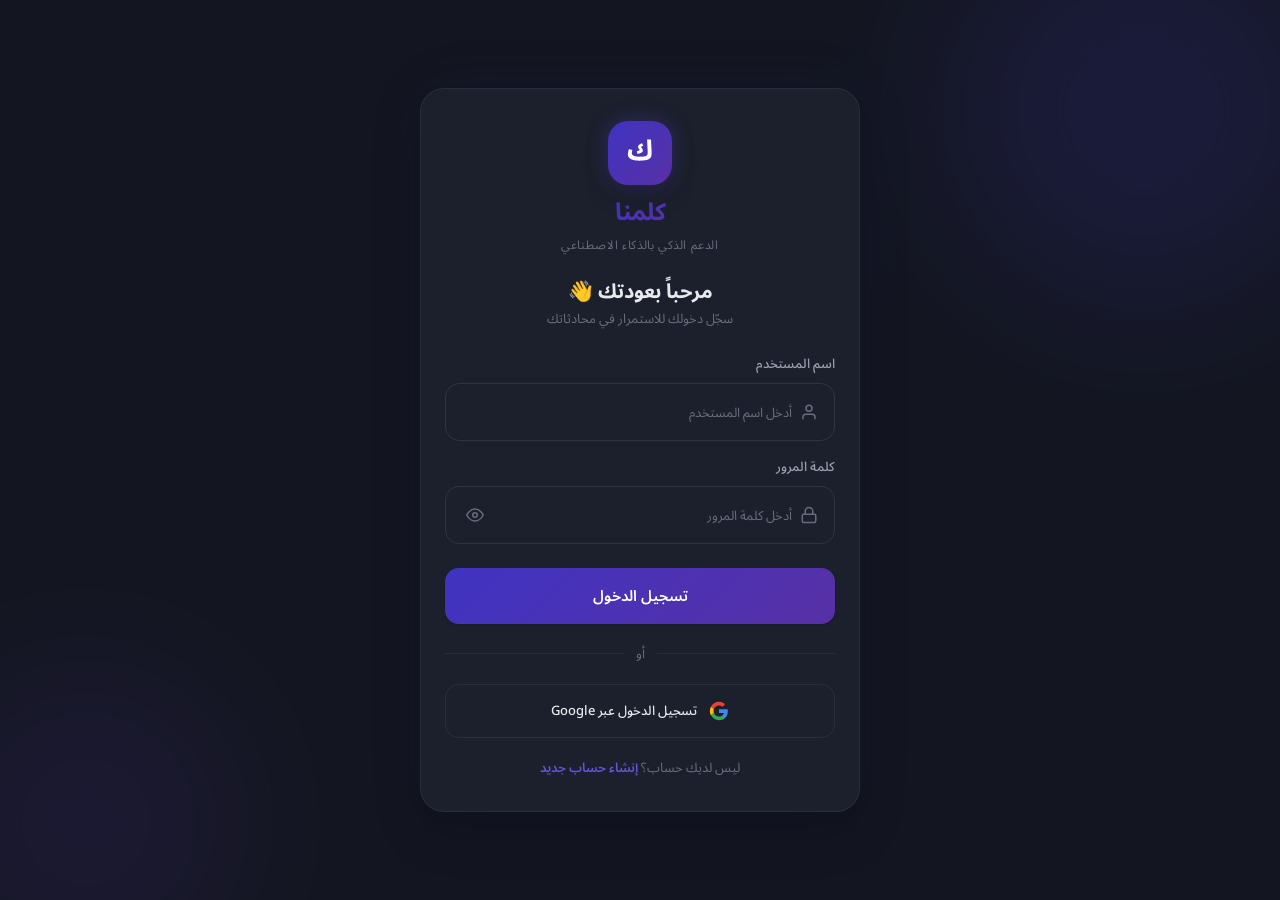
==== commit fcbbe75c: "build login and signup pages , fix bugs in graph and ai logic , update prompts , adding more intents" ====
--- a/frontend/index.html
+++ b/frontend/index.html
@@ -115,6 +115,17 @@
         </div>
       </div>
       <div class="header__left">
+        <!-- User Profile -->
+        <div class="user-profile" id="user-profile" style="display: none;">
+          <span class="user-profile__name" id="user-profile-name"></span>
+          <button class="user-profile__logout" id="btn-logout" data-tooltip="تسجيل الخروج" aria-label="تسجيل الخروج">
+            <svg width="18" height="18" viewBox="0 0 24 24" fill="none" stroke="currentColor" stroke-width="2" stroke-linecap="round" stroke-linejoin="round">
+              <path d="M9 21H5a2 2 0 0 1-2-2V5a2 2 0 0 1 2-2h4"/>
+              <polyline points="16 17 21 12 16 7"/>
+              <line x1="21" y1="12" x2="9" y2="12"/>
+            </svg>
+          </button>
+        </div>
         <button class="theme-toggle" id="theme-toggle" data-tooltip="تغيير السمة" aria-label="تغيير السمة">
           <span class="theme-toggle__icon">🌙</span>
         </button>
@@ -186,6 +197,34 @@
     </main>
   </div>
 
+  <!-- Auth Guard: redirect to login if not logged in -->
+  <script>
+    (function() {
+      var user = null;
+      try { user = JSON.parse(localStorage.getItem('kalemna_current_user')); } catch(e) {}
+      if (!user) {
+        window.location.href = 'login.html';
+      } else {
+        // Show user profile in header once DOM is ready
+        document.addEventListener('DOMContentLoaded', function() {
+          var profileEl = document.getElementById('user-profile');
+          var nameEl = document.getElementById('user-profile-name');
+          if (profileEl && nameEl) {
+            nameEl.textContent = user.username;
+            profileEl.style.display = 'flex';
+          }
+          // Logout button
+          var logoutBtn = document.getElementById('btn-logout');
+          if (logoutBtn) {
+            logoutBtn.addEventListener('click', function() {
+              localStorage.removeItem('kalemna_current_user');
+              window.location.href = 'login.html';
+            });
+          }
+        });
+      }
+    })();
+  </script>
   <script type="module" src="js/app.js"></script>
 </body>
 </html>
--- a/frontend/css/components.css
+++ b/frontend/css/components.css
@@ -541,6 +541,42 @@
   .sidebar__close {
     display: flex;
   }
+}
+
+/* ═══════════════════════════════════════════
+   USER PROFILE (Header)
+   ═══════════════════════════════════════════ */
+.user-profile {
+  display: flex;
+  align-items: center;
+  gap: var(--space-2);
+}
+
+.user-profile__name {
+  font-size: var(--text-sm);
+  font-weight: var(--weight-medium);
+  color: var(--text-secondary);
+  max-width: 120px;
+  overflow: hidden;
+  text-overflow: ellipsis;
+  white-space: nowrap;
+}
+
+.user-profile__logout {
+  width: 36px;
+  height: 36px;
+  border-radius: var(--radius-md);
+  display: flex;
+  align-items: center;
+  justify-content: center;
+  color: var(--text-muted);
+  transition: all var(--transition-fast);
+  position: relative;
+}
+
+.user-profile__logout:hover {
+  background: hsla(0, 72%, 56%, 0.1);
+  color: var(--color-error);
 }
 
 /* ═══════════════════════════════════════════
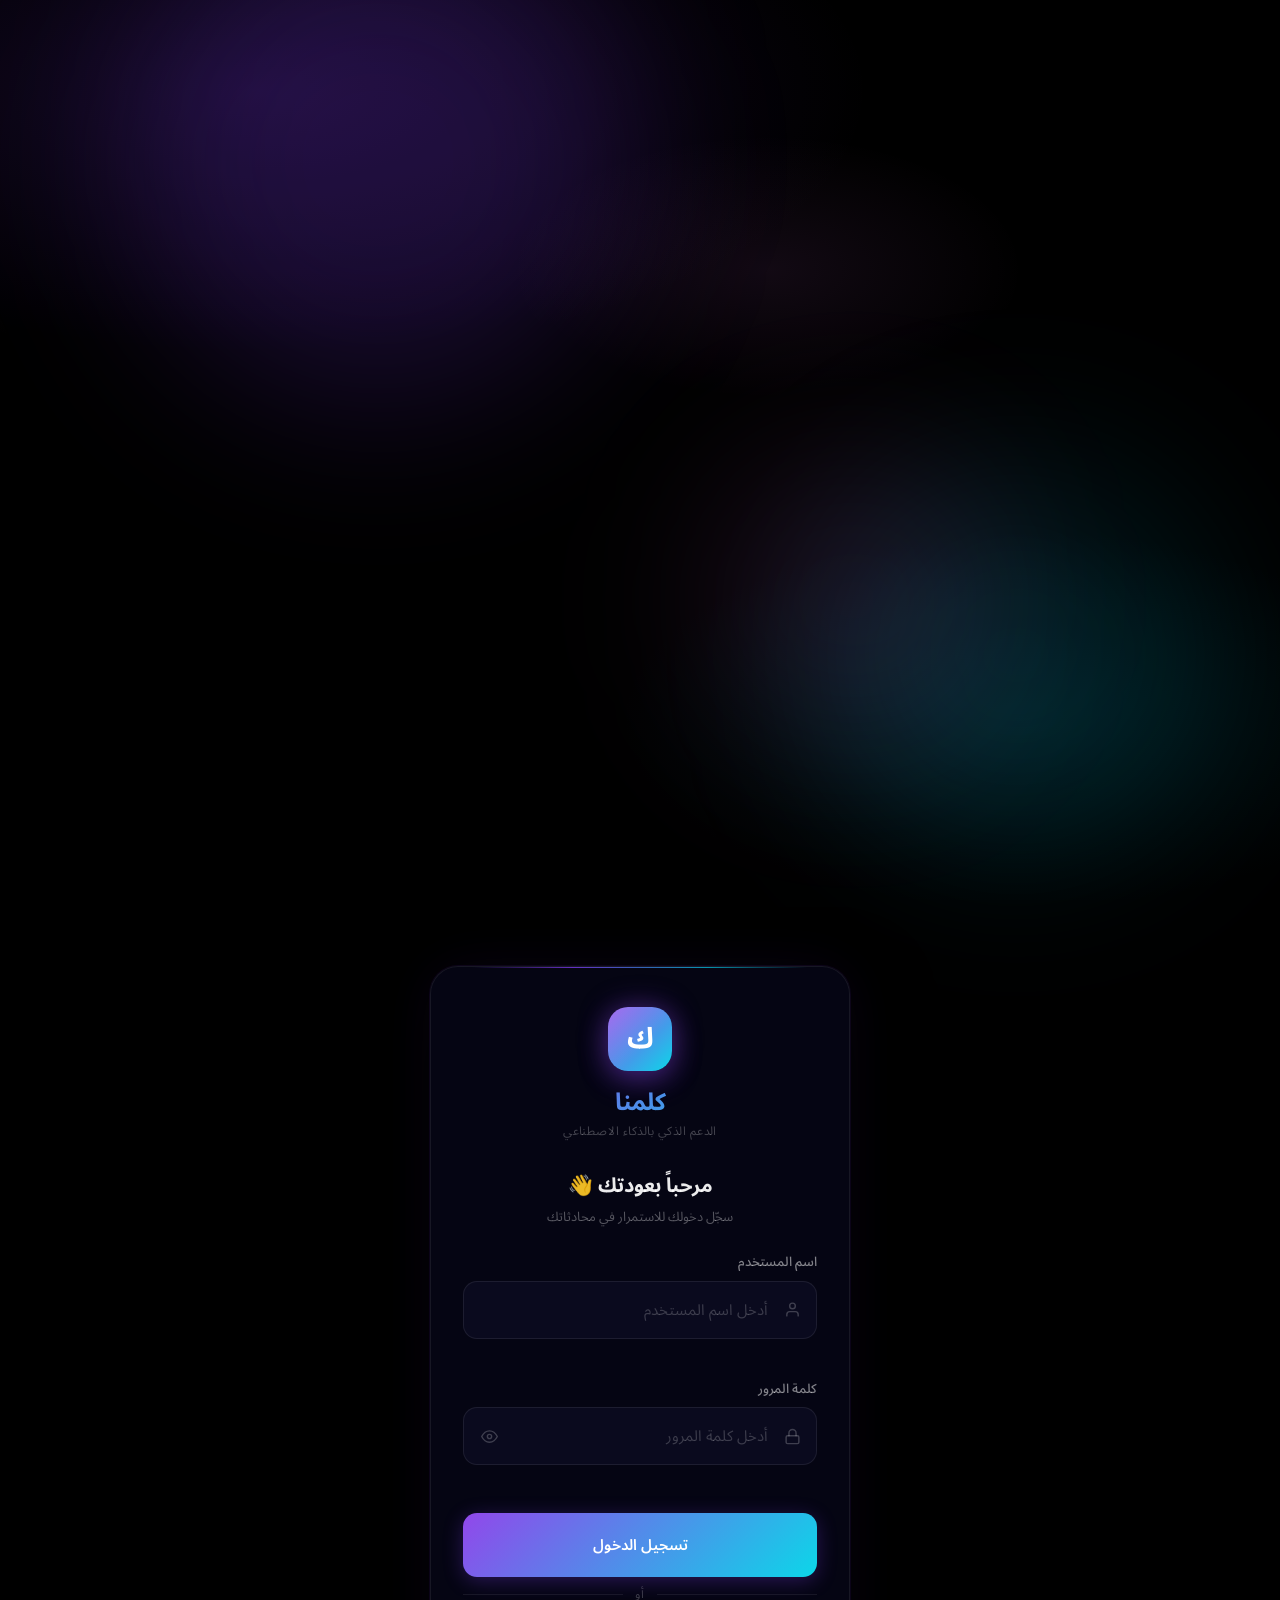
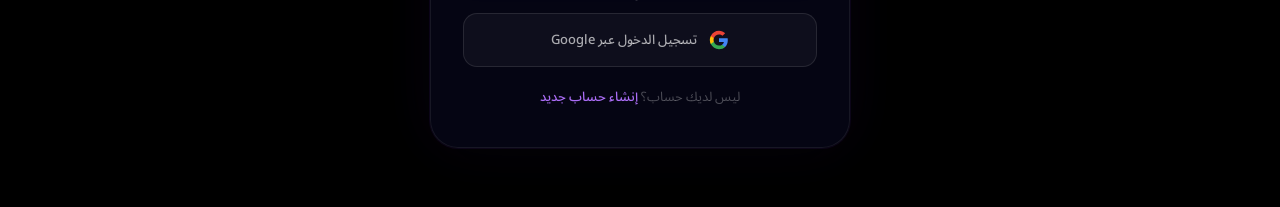
==== commit d5c41dcc: "chore: normalize line endings to prevent docker cache invalidation" ====
--- a/frontend/index.html
+++ b/frontend/index.html
@@ -10,11 +10,9 @@
   <meta property="og:type" content="website">
   <link rel="icon" type="image/svg+xml" href="assets/favicon.svg">
 
-
   <link rel="preconnect" href="https://fonts.googleapis.com">
   <link rel="preconnect" href="https://fonts.gstatic.com" crossorigin>
-  <link href="https://fonts.googleapis.com/css2?family=Inter:wght@400;500;600;700&family=Noto+Sans+Arabic:wght@400;500;600;700&display=swap" rel="stylesheet">
-
+  <link href="https://fonts.googleapis.com/css2?family=Inter:wght@300;400;500;600;700&family=Noto+Sans+Arabic:wght@300;400;500;600;700&display=swap" rel="stylesheet">
 
   <link rel="stylesheet" href="css/variables.css">
   <link rel="stylesheet" href="css/themes.css">
@@ -27,7 +25,6 @@
 
   <canvas id="particles-canvas"></canvas>
 
-  <!-- ═══ App Container ═══ -->
   <div class="app">
 
     <!-- ─── Sidebar ─── -->
@@ -46,7 +43,9 @@
       <div class="sidebar__content">
         <!-- New Chat Button -->
         <button class="btn-new-chat" id="btn-new-chat">
-          <span>✨</span>
+          <svg width="15" height="15" viewBox="0 0 24 24" fill="none" stroke="currentColor" stroke-width="2.5" stroke-linecap="round" stroke-linejoin="round">
+            <line x1="12" y1="5" x2="12" y2="19"/><line x1="5" y1="12" x2="19" y2="12"/>
+          </svg>
           <span>محادثة جديدة</span>
         </button>
 
@@ -58,11 +57,11 @@
             <span>تتبع الطلب</span>
           </button>
           <button class="quick-action-chip" data-action="get_refund">
-            <span class="quick-action-chip__icon">💰</span>
+            <span class="quick-action-chip__icon">💳</span>
             <span>طلب استرجاع</span>
           </button>
           <button class="quick-action-chip" data-action="complaint">
-            <span class="quick-action-chip__icon">📝</span>
+            <span class="quick-action-chip__icon">📋</span>
             <span>تقديم شكوى</span>
           </button>
           <button class="quick-action-chip" data-action="delivery">
@@ -70,11 +69,11 @@
             <span>خيارات التوصيل</span>
           </button>
           <button class="quick-action-chip" data-action="cancel">
-            <span class="quick-action-chip__icon">❌</span>
+            <span class="quick-action-chip__icon">✖</span>
             <span>إلغاء طلب</span>
           </button>
           <button class="quick-action-chip" data-action="contact">
-            <span class="quick-action-chip__icon">📞</span>
+            <span class="quick-action-chip__icon">💬</span>
             <span>تواصل مع الدعم</span>
           </button>
         </div>
@@ -83,27 +82,27 @@
         <div class="sidebar__label">المحادثات السابقة</div>
         <div id="chat-history">
           <div class="chat-history-item active">
-            <span class="chat-history-item__icon">💬</span>
+            <span class="chat-history-item__icon">◎</span>
             <span class="chat-history-item__text">المحادثة الحالية</span>
           </div>
         </div>
       </div>
 
       <div class="sidebar__footer">
-        <div style="font-size: var(--text-xs); color: var(--text-muted); text-align: center;">
-          مدعوم بالذكاء الاصطناعي 🤖
+        <div style="font-size: var(--text-xs); color: rgba(255,255,255,0.18); text-align: center; letter-spacing: 0.04em;">
+          مدعوم بالذكاء الاصطناعي •  كلمنا
         </div>
       </div>
     </aside>
 
-    <!-- ─── Sidebar Overlay (Mobile) ─── -->
+    <!-- Sidebar Overlay (Mobile) -->
     <div class="sidebar-overlay" id="sidebar-overlay"></div>
 
     <!-- ─── Header ─── -->
     <header class="header">
       <div class="header__right">
         <button class="menu-toggle" id="menu-toggle" aria-label="فتح القائمة">
-          <svg width="22" height="22" viewBox="0 0 24 24" fill="none" stroke="currentColor" stroke-width="2" stroke-linecap="round">
+          <svg width="20" height="20" viewBox="0 0 24 24" fill="none" stroke="currentColor" stroke-width="2" stroke-linecap="round">
             <line x1="3" y1="6" x2="21" y2="6"/>
             <line x1="3" y1="12" x2="21" y2="12"/>
             <line x1="3" y1="18" x2="21" y2="18"/>
@@ -119,7 +118,7 @@
         <div class="user-profile" id="user-profile" style="display: none;">
           <span class="user-profile__name" id="user-profile-name"></span>
           <button class="user-profile__logout" id="btn-logout" data-tooltip="تسجيل الخروج" aria-label="تسجيل الخروج">
-            <svg width="18" height="18" viewBox="0 0 24 24" fill="none" stroke="currentColor" stroke-width="2" stroke-linecap="round" stroke-linejoin="round">
+            <svg width="16" height="16" viewBox="0 0 24 24" fill="none" stroke="currentColor" stroke-width="2" stroke-linecap="round" stroke-linejoin="round">
               <path d="M9 21H5a2 2 0 0 1-2-2V5a2 2 0 0 1 2-2h4"/>
               <polyline points="16 17 21 12 16 7"/>
               <line x1="21" y1="12" x2="9" y2="12"/>
@@ -136,15 +135,18 @@
     <main class="main">
       <div class="chat-area">
         <div class="chat-area__messages" id="chat-messages">
-          <!-- Messages are rendered here by chat.js -->
+          <!-- Messages rendered by chat.js -->
         </div>
 
         <!-- ─── Welcome Screen ─── -->
         <div class="welcome" id="welcome-screen">
-          <div class="welcome__icon">ك</div>
+          <div class="welcome__icon" style="position:relative;">
+            ك
+            <div class="welcome__icon-ring"></div>
+          </div>
           <h1 class="welcome__title">أهلاً بك في كلمنا</h1>
           <p class="welcome__subtitle">
-            أنا مساعدك الذكي لخدمة العملاء. يمكنني مساعدتك في تتبع الطلبات، الاسترجاع، الشكاوى، وأكثر. اكتب سؤالك وسأساعدك فوراً!
+            أنا مساعدك الذكي لخدمة العملاء. يمكنني مساعدتك في تتبع الطلبات، الاسترجاع، الشكاوى، وأكثر.
           </p>
           <div class="welcome__suggestions">
             <button class="welcome__chip" data-message="أريد تتبع طلبي رقم 12345">
@@ -152,7 +154,7 @@
               <span>تتبع طلبي</span>
             </button>
             <button class="welcome__chip" data-message="أريد استرجاع المبلغ للطلب الأخير">
-              <span class="welcome__chip__icon">💰</span>
+              <span class="welcome__chip__icon">💳</span>
               <span>طلب استرجاع</span>
             </button>
             <button class="welcome__chip" data-message="ما هي خيارات التوصيل المتاحة؟">
@@ -160,15 +162,15 @@
               <span>خيارات التوصيل</span>
             </button>
             <button class="welcome__chip" data-message="أريد تقديم شكوى بخصوص الخدمة">
-              <span class="welcome__chip__icon">📝</span>
+              <span class="welcome__chip__icon">📋</span>
               <span>تقديم شكوى</span>
             </button>
             <button class="welcome__chip" data-message="أريد إلغاء طلبي">
-              <span class="welcome__chip__icon">❌</span>
+              <span class="welcome__chip__icon">✖</span>
               <span>إلغاء طلب</span>
             </button>
             <button class="welcome__chip" data-message="أريد التحدث مع خدمة العملاء">
-              <span class="welcome__chip__icon">📞</span>
+              <span class="welcome__chip__icon">💬</span>
               <span>تواصل مع الدعم</span>
             </button>
           </div>
@@ -197,33 +199,30 @@
     </main>
   </div>
 
-  <!-- Auth Guard: redirect to login if not logged in -->
-  <script>
-    (function() {
-      var user = null;
-      try { user = JSON.parse(localStorage.getItem('kalemna_current_user')); } catch(e) {}
-      if (!user) {
-        window.location.href = 'login.html';
-      } else {
-        // Show user profile in header once DOM is ready
-        document.addEventListener('DOMContentLoaded', function() {
-          var profileEl = document.getElementById('user-profile');
-          var nameEl = document.getElementById('user-profile-name');
-          if (profileEl && nameEl) {
-            nameEl.textContent = user.username;
-            profileEl.style.display = 'flex';
-          }
-          // Logout button
-          var logoutBtn = document.getElementById('btn-logout');
-          if (logoutBtn) {
-            logoutBtn.addEventListener('click', function() {
-              localStorage.removeItem('kalemna_current_user');
-              window.location.href = 'login.html';
-            });
-          }
-        });
-      }
-    })();
+  <!-- Auth Guard -->
+  <script type="module">
+    import { getAuthData, isTokenExpired, getUserIdFromToken, logoutAndRedirect } from './js/api.js';
+
+    const authData = getAuthData();
+    if (!authData || !authData.access_token || isTokenExpired()) {
+      logoutAndRedirect();
+    } else {
+      const userId = getUserIdFromToken();
+      window.__kalemnaUserId = userId;
+
+      document.addEventListener('DOMContentLoaded', function() {
+        var profileEl = document.getElementById('user-profile');
+        var nameEl = document.getElementById('user-profile-name');
+        if (profileEl && nameEl) {
+          nameEl.textContent = authData.username;
+          profileEl.style.display = 'flex';
+        }
+        var logoutBtn = document.getElementById('btn-logout');
+        if (logoutBtn) {
+          logoutBtn.addEventListener('click', function() { logoutAndRedirect(); });
+        }
+      });
+    }
   </script>
   <script type="module" src="js/app.js"></script>
 </body>
--- a/frontend/css/variables.css
+++ b/frontend/css/variables.css
@@ -1,57 +1,62 @@
 /* ============================================
-   Kalemna — Design Tokens (variables.css)
-   كلمنا — متغيرات التصميم
+   Kalemna — Cinematic Design Tokens
+   كلمنا — متغيرات التصميم السينمائي
    ============================================ */
 
 :root {
-  /* ─── Primary Palette ─── */
-  --color-primary-50:  hsl(245, 58%, 95%);
-  --color-primary-100: hsl(245, 58%, 88%);
-  --color-primary-200: hsl(245, 58%, 78%);
-  --color-primary-300: hsl(245, 58%, 68%);
-  --color-primary-400: hsl(245, 58%, 58%);
-  --color-primary-500: hsl(245, 58%, 51%);
-  --color-primary-600: hsl(245, 58%, 43%);
-  --color-primary-700: hsl(245, 58%, 35%);
-  --color-primary-800: hsl(245, 58%, 27%);
-  --color-primary-900: hsl(245, 58%, 19%);
+  /* ─── Cosmic Color Palette ─── */
+  --cosmic-void:        #000000;
+  --cosmic-deep:        #04040f;
+  --cosmic-dark:        #07071a;
+  --cosmic-surface:     #0d0d24;
+  --cosmic-elevated:    #131330;
 
-  /* ─── Accent Palette (Coral / Warm) ─── */
-  --color-accent-400: hsl(15, 90%, 62%);
-  --color-accent-500: hsl(15, 85%, 55%);
-  --color-accent-600: hsl(15, 80%, 48%);
+  /* ─── Accent — Electric Violet ─── */
+  --violet-300: hsl(267, 100%, 80%);
+  --violet-400: hsl(267, 90%, 70%);
+  --violet-500: hsl(267, 80%, 60%);
+  --violet-600: hsl(267, 75%, 50%);
+  --violet-700: hsl(267, 70%, 40%);
+
+  /* ─── Accent — Cyan / Aurora ─── */
+  --cyan-300: hsl(185, 100%, 75%);
+  --cyan-400: hsl(185, 100%, 60%);
+  --cyan-500: hsl(185, 90%, 48%);
+
+  /* ─── Accent — Magenta Nebula ─── */
+  --magenta-400: hsl(310, 90%, 68%);
+  --magenta-500: hsl(310, 80%, 58%);
+
+  /* ─── Primary Gradient (Violet → Cyan) ─── */
+  --gradient-primary: linear-gradient(135deg, hsl(267, 80%, 60%), hsl(185, 90%, 48%));
+  --gradient-secondary: linear-gradient(135deg, hsl(310, 80%, 58%), hsl(267, 80%, 60%));
+  --gradient-aurora: linear-gradient(120deg, hsl(267, 80%, 55%) 0%, hsl(185, 90%, 45%) 50%, hsl(310, 70%, 55%) 100%);
+  --gradient-void: linear-gradient(180deg, #04040f 0%, #000000 100%);
 
   /* ─── Semantic Colors ─── */
-  --color-success: hsl(152, 60%, 45%);
+  --color-success: hsl(152, 80%, 45%);
   --color-warning: hsl(40, 95%, 55%);
   --color-error:   hsl(0, 72%, 56%);
-  --color-info:    hsl(205, 80%, 55%);
-
-  /* ─── Sentiment Colors ─── */
-  --sentiment-joy:      hsl(152, 60%, 45%);
-  --sentiment-neutral:  hsl(220, 10%, 55%);
-  --sentiment-anger:    hsl(0, 72%, 56%);
-  --sentiment-disgust:  hsl(35, 80%, 50%);
-  --sentiment-fear:     hsl(270, 50%, 55%);
-  --sentiment-sadness:  hsl(210, 55%, 50%);
-  --sentiment-surprise: hsl(45, 95%, 55%);
+  --color-info:    hsl(185, 90%, 50%);
 
   /* ─── Typography ─── */
   --font-ui:     'Inter', 'Segoe UI', system-ui, sans-serif;
   --font-arabic: 'Noto Sans Arabic', 'Segoe UI', 'Tahoma', sans-serif;
+  --font-display: 'Inter', system-ui, sans-serif;
   --font-mono:   'JetBrains Mono', 'Fira Code', 'Consolas', monospace;
 
-  --text-xs:   0.75rem;   /* 12px */
-  --text-sm:   0.8125rem; /* 13px */
-  --text-base: 0.9375rem; /* 15px */
-  --text-md:   1rem;      /* 16px */
-  --text-lg:   1.125rem;  /* 18px */
-  --text-xl:   1.25rem;   /* 20px */
-  --text-2xl:  1.5rem;    /* 24px */
-  --text-3xl:  1.875rem;  /* 30px */
+  --text-xs:   0.75rem;
+  --text-sm:   0.8125rem;
+  --text-base: 0.9375rem;
+  --text-md:   1rem;
+  --text-lg:   1.125rem;
+  --text-xl:   1.25rem;
+  --text-2xl:  1.5rem;
+  --text-3xl:  1.875rem;
+  --text-4xl:  2.25rem;
 
-  --leading-tight:  1.3;
-  --leading-normal: 1.6;
+  --leading-tight:   1.3;
+  --leading-normal:  1.6;
   --leading-relaxed: 1.8;
 
   --weight-regular:  400;
@@ -59,49 +64,59 @@
   --weight-semibold: 600;
   --weight-bold:     700;
 
-  /* ─── Spacing Scale (4px base) ─── */
-  --space-1:  0.25rem;   /* 4px  */
-  --space-2:  0.5rem;    /* 8px  */
-  --space-3:  0.75rem;   /* 12px */
-  --space-4:  1rem;      /* 16px */
-  --space-5:  1.25rem;   /* 20px */
-  --space-6:  1.5rem;    /* 24px */
-  --space-8:  2rem;      /* 32px */
-  --space-10: 2.5rem;    /* 40px */
-  --space-12: 3rem;      /* 48px */
-  --space-16: 4rem;      /* 64px */
+  /* ─── Spacing (4px base) ─── */
+  --space-1:  0.25rem;
+  --space-2:  0.5rem;
+  --space-3:  0.75rem;
+  --space-4:  1rem;
+  --space-5:  1.25rem;
+  --space-6:  1.5rem;
+  --space-8:  2rem;
+  --space-10: 2.5rem;
+  --space-12: 3rem;
+  --space-16: 4rem;
 
   /* ─── Border Radius ─── */
   --radius-sm:   6px;
   --radius-md:   10px;
   --radius-lg:   14px;
   --radius-xl:   20px;
-  --radius-2xl:  24px;
+  --radius-2xl:  28px;
   --radius-full: 9999px;
 
-  /* ─── Shadows ─── */
-  --shadow-sm:  0 1px 3px rgba(0, 0, 0, 0.08), 0 1px 2px rgba(0, 0, 0, 0.06);
-  --shadow-md:  0 4px 12px rgba(0, 0, 0, 0.1), 0 2px 4px rgba(0, 0, 0, 0.06);
-  --shadow-lg:  0 10px 30px rgba(0, 0, 0, 0.12), 0 4px 8px rgba(0, 0, 0, 0.06);
-  --shadow-xl:  0 20px 50px rgba(0, 0, 0, 0.15), 0 8px 16px rgba(0, 0, 0, 0.08);
-  --shadow-glow: 0 0 20px rgba(99, 72, 221, 0.35);
+  /* ─── Glows & Shadows ─── */
+  --glow-violet:  0 0 30px hsla(267, 80%, 60%, 0.35);
+  --glow-cyan:    0 0 30px hsla(185, 90%, 48%, 0.35);
+  --glow-magenta: 0 0 30px hsla(310, 80%, 58%, 0.3);
+  --glow-soft:    0 0 60px hsla(267, 80%, 60%, 0.12);
+
+  --shadow-sm:  0 2px 8px rgba(0, 0, 0, 0.4);
+  --shadow-md:  0 4px 20px rgba(0, 0, 0, 0.5);
+  --shadow-lg:  0 10px 40px rgba(0, 0, 0, 0.6);
+  --shadow-xl:  0 20px 60px rgba(0, 0, 0, 0.7);
+
+  /* ─── Glass ─── */
+  --glass-bg:     rgba(255, 255, 255, 0.03);
+  --glass-border: rgba(255, 255, 255, 0.07);
+  --glass-hover:  rgba(255, 255, 255, 0.06);
 
   /* ─── Transitions ─── */
   --transition-fast:   150ms cubic-bezier(0.4, 0, 0.2, 1);
   --transition-normal: 300ms cubic-bezier(0.4, 0, 0.2, 1);
   --transition-slow:   500ms cubic-bezier(0.4, 0, 0.2, 1);
   --transition-spring: 500ms cubic-bezier(0.34, 1.56, 0.64, 1);
+  --transition-cinematic: 700ms cubic-bezier(0.16, 1, 0.3, 1);
 
   /* ─── Z-Index Scale ─── */
-  --z-base:     1;
-  --z-sidebar:  100;
-  --z-header:   200;
-  --z-overlay:  300;
-  --z-modal:    400;
-  --z-tooltip:  500;
+  --z-base:    1;
+  --z-sidebar: 100;
+  --z-header:  200;
+  --z-overlay: 300;
+  --z-modal:   400;
+  --z-tooltip: 500;
 
   /* ─── Layout ─── */
-  --sidebar-width: 300px;
-  --header-height: 64px;
+  --sidebar-width:    280px;
+  --header-height:    60px;
   --input-bar-height: 80px;
 }
--- a/frontend/css/themes.css
+++ b/frontend/css/themes.css
@@ -1,134 +1,81 @@
 /* ============================================
-   Kalemna — Themes (themes.css)
-   كلمنا — السمات
+   Kalemna — Cinematic Theme (Single Dark Cosmic)
+   كلمنا — السمة السينمائية الكونية
    ============================================ */
 
-/* ═══════════════════════════════════════════
-   🌙 DARK THEME (Default)
-   ═══════════════════════════════════════════ */
 [data-theme="dark"], :root {
-  --bg-app:        hsl(225, 25%, 10%);
-  --bg-main:       hsl(225, 25%, 10%);
-  --bg-header:     hsla(225, 25%, 12%, 0.85);
-  --bg-sidebar:    hsl(225, 25%, 9%);
-  --bg-input-bar:  hsla(225, 25%, 12%, 0.85);
-  --bg-input:      hsl(225, 22%, 14%);
-  --bg-surface:    hsl(225, 22%, 14%);
-  --bg-surface-hover: hsl(225, 22%, 17%);
-  --bg-hover:      hsla(225, 22%, 20%, 0.5);
-  --bg-glass:      hsla(225, 25%, 14%, 0.6);
-  --bg-bubble-user: linear-gradient(135deg, hsl(245, 58%, 48%), hsl(260, 55%, 42%));
-  --bg-bubble-ai:  hsla(225, 22%, 16%, 0.7);
-  --bg-welcome:    hsla(225, 22%, 14%, 0.8);
+  /* ─── Backgrounds ─── */
+  --bg-app:           var(--cosmic-void);
+  --bg-main:          var(--cosmic-void);
+  --bg-header:        rgba(4, 4, 15, 0.75);
+  --bg-sidebar:       rgba(4, 4, 15, 0.95);
+  --bg-input-bar:     rgba(4, 4, 15, 0.8);
+  --bg-input:         rgba(13, 13, 36, 0.8);
+  --bg-surface:       var(--glass-bg);
+  --bg-surface-hover: var(--glass-hover);
+  --bg-hover:         rgba(255, 255, 255, 0.04);
+  --bg-glass:         rgba(13, 13, 36, 0.5);
 
-  --text-primary:   hsl(225, 15%, 92%);
-  --text-secondary: hsl(225, 12%, 65%);
-  --text-muted:     hsl(225, 10%, 45%);
-  --text-bubble-user: hsl(0, 0%, 100%);
-  --text-bubble-ai:   hsl(225, 15%, 88%);
-  --text-on-primary: hsl(0, 0%, 100%);
+  /* ─── Bubble Colors ─── */
+  --bg-bubble-user:   var(--gradient-primary);
+  --bg-bubble-ai:     rgba(13, 13, 36, 0.7);
 
-  --border-subtle:  hsla(225, 15%, 25%, 0.5);
-  --border-input:   hsl(225, 15%, 22%);
-  --border-glass:   hsla(225, 15%, 30%, 0.3);
+  /* ─── Text ─── */
+  --text-primary:     rgba(255, 255, 255, 0.95);
+  --text-secondary:   rgba(255, 255, 255, 0.55);
+  --text-muted:       rgba(255, 255, 255, 0.28);
+  --text-bubble-user: #ffffff;
+  --text-bubble-ai:   rgba(255, 255, 255, 0.90);
+  --text-on-primary:  #ffffff;
 
-  --scrollbar-thumb:       hsl(225, 15%, 25%);
-  --scrollbar-thumb-hover: hsl(225, 15%, 35%);
+  /* ─── Borders ─── */
+  --border-subtle:    rgba(255, 255, 255, 0.07);
+  --border-input:     rgba(255, 255, 255, 0.10);
+  --border-glass:     rgba(255, 255, 255, 0.06);
+  --border-accent:    rgba(124, 58, 237, 0.4);
 
-  --particle-color: rgba(255, 255, 255, 0.04);
-  --particle-line:  rgba(255, 255, 255, 0.02);
+  /* ─── Scrollbar ─── */
+  --scrollbar-thumb:       rgba(124, 58, 237, 0.3);
+  --scrollbar-thumb-hover: rgba(124, 58, 237, 0.5);
+
+  /* ─── Particle ─── */
+  --particle-color: rgba(124, 58, 237, 0.06);
+  --particle-line:  rgba(0, 212, 255, 0.03);
+
+  /* ─── Legacy compat (used by auth.css via color-primary-N vars) ─── */
+  --color-primary-400: var(--violet-400);
+  --color-primary-500: var(--violet-500);
+  --shadow-glow: var(--glow-violet);
 }
 
-/* ═══════════════════════════════════════════
-   ☀️ LIGHT THEME
-   ═══════════════════════════════════════════ */
+/* ─── Light theme: disabled, stays dark ─── */
 [data-theme="light"] {
-  --bg-app:        hsl(225, 20%, 97%);
-  --bg-main:       hsl(225, 20%, 97%);
-  --bg-header:     hsla(0, 0%, 100%, 0.9);
-  --bg-sidebar:    hsl(0, 0%, 100%);
-  --bg-input-bar:  hsla(0, 0%, 100%, 0.9);
-  --bg-input:      hsl(225, 15%, 95%);
-  --bg-surface:    hsl(0, 0%, 100%);
-  --bg-surface-hover: hsl(225, 15%, 96%);
-  --bg-hover:      hsla(225, 15%, 90%, 0.5);
-  --bg-glass:      hsla(0, 0%, 100%, 0.7);
-  --bg-bubble-user: linear-gradient(135deg, hsl(245, 58%, 55%), hsl(260, 55%, 50%));
-  --bg-bubble-ai:  hsla(225, 15%, 95%, 0.9);
-  --bg-welcome:    hsla(0, 0%, 100%, 0.9);
-
-  --text-primary:   hsl(225, 25%, 15%);
-  --text-secondary: hsl(225, 12%, 45%);
-  --text-muted:     hsl(225, 10%, 60%);
-  --text-bubble-user: hsl(0, 0%, 100%);
-  --text-bubble-ai:   hsl(225, 25%, 20%);
-  --text-on-primary: hsl(0, 0%, 100%);
-
-  --border-subtle:  hsl(225, 15%, 90%);
-  --border-input:   hsl(225, 15%, 85%);
-  --border-glass:   hsla(225, 15%, 85%, 0.4);
-
-  --scrollbar-thumb:       hsl(225, 12%, 80%);
-  --scrollbar-thumb-hover: hsl(225, 12%, 70%);
-
-  --particle-color: rgba(99, 72, 221, 0.04);
-  --particle-line:  rgba(99, 72, 221, 0.02);
+  --bg-app:        var(--cosmic-void);
+  --bg-main:       var(--cosmic-void);
+  --bg-header:     rgba(4, 4, 15, 0.75);
+  --bg-sidebar:    rgba(4, 4, 15, 0.95);
+  --bg-input-bar:  rgba(4, 4, 15, 0.8);
+  --bg-input:      rgba(13, 13, 36, 0.8);
+  --bg-surface:    var(--glass-bg);
+  --bg-surface-hover: var(--glass-hover);
+  --bg-hover:      rgba(255,255,255,0.04);
+  --bg-glass:      rgba(13,13,36,0.5);
+  --bg-bubble-user: var(--gradient-primary);
+  --bg-bubble-ai:  rgba(13,13,36,0.7);
+  --text-primary:   rgba(255,255,255,0.95);
+  --text-secondary: rgba(255,255,255,0.55);
+  --text-muted:     rgba(255,255,255,0.28);
+  --text-bubble-user: #ffffff;
+  --text-bubble-ai:   rgba(255,255,255,0.90);
+  --text-on-primary: #ffffff;
+  --border-subtle:  rgba(255,255,255,0.07);
+  --border-input:   rgba(255,255,255,0.10);
+  --border-glass:   rgba(255,255,255,0.06);
+  --scrollbar-thumb:       rgba(124,58,237,0.3);
+  --scrollbar-thumb-hover: rgba(124,58,237,0.5);
+  --particle-color: rgba(124,58,237,0.06);
+  --particle-line:  rgba(0,212,255,0.03);
+  --color-primary-400: var(--violet-400);
+  --color-primary-500: var(--violet-500);
+  --shadow-glow: var(--glow-violet);
 }
-
-/* ═══════════════════════════════════════════
-   🌌 MIDNIGHT THEME (Cyberpunk/Neon)
-   ═══════════════════════════════════════════ */
-[data-theme="midnight"] {
-  --bg-app:        hsl(240, 25%, 4%);
-  --bg-main:       hsl(240, 25%, 4%);
-  --bg-header:     hsla(240, 25%, 7%, 0.9);
-  --bg-sidebar:    hsl(240, 25%, 5%);
-  --bg-input-bar:  hsla(240, 25%, 7%, 0.9);
-  --bg-input:      hsl(240, 22%, 9%);
-  --bg-surface:    hsl(240, 22%, 8%);
-  --bg-surface-hover: hsl(240, 22%, 12%);
-  --bg-hover:      hsla(240, 22%, 15%, 0.5);
-  --bg-glass:      hsla(240, 25%, 8%, 0.7);
-  --bg-bubble-user: linear-gradient(135deg, hsl(265, 70%, 45%), hsl(290, 60%, 40%));
-  --bg-bubble-ai:  hsla(240, 22%, 10%, 0.8);
-  --bg-welcome:    hsla(240, 22%, 8%, 0.85);
-
-  --text-primary:   hsl(200, 50%, 93%);
-  --text-secondary: hsl(220, 20%, 55%);
-  --text-muted:     hsl(220, 15%, 38%);
-  --text-bubble-user: hsl(0, 0%, 100%);
-  --text-bubble-ai:   hsl(200, 40%, 88%);
-  --text-on-primary: hsl(0, 0%, 100%);
-
-  --border-subtle:  hsla(250, 30%, 20%, 0.5);
-  --border-input:   hsl(250, 25%, 18%);
-  --border-glass:   hsla(250, 30%, 25%, 0.3);
-
-  --scrollbar-thumb:       hsl(250, 20%, 22%);
-  --scrollbar-thumb-hover: hsl(250, 20%, 32%);
-
-  --color-primary-400: hsl(200, 100%, 60%);
-  --color-primary-500: hsl(270, 70%, 55%);
-  --shadow-glow: 0 0 25px rgba(0, 200, 255, 0.2);
-
-  --particle-color: rgba(0, 200, 255, 0.06);
-  --particle-line:  rgba(180, 100, 255, 0.03);
-}
-
-/* ─── Midnight Neon Accents ─── */
-[data-theme="midnight"] .header {
-  border-bottom-color: hsla(200, 100%, 60%, 0.15);
-}
-
-[data-theme="midnight"] .sidebar {
-  border-left-color: hsla(270, 70%, 55%, 0.15);
-}
-
-[data-theme="midnight"] .input-bar__container:focus-within {
-  border-color: hsl(200, 100%, 60%);
-  box-shadow: 0 0 0 3px rgba(0, 200, 255, 0.15), 0 0 20px rgba(0, 200, 255, 0.1);
-}
-
-[data-theme="midnight"] .btn-send:hover {
-  box-shadow: 0 0 20px rgba(0, 200, 255, 0.4);
-}
--- a/frontend/css/base.css
+++ b/frontend/css/base.css
@@ -1,9 +1,8 @@
 /* ============================================
-   Kalemna — Base Styles (base.css)
+   Kalemna — Cinematic Base
    كلمنا — الأنماط الأساسية
    ============================================ */
 
-/* ─── Reset ─── */
 *, *::before, *::after {
   box-sizing: border-box;
   margin: 0;
@@ -22,16 +21,28 @@
   font-size: var(--text-base);
   line-height: var(--leading-normal);
   color: var(--text-primary);
-  background-color: var(--bg-app);
+  background-color: var(--cosmic-void);
   direction: rtl;
   min-height: 100vh;
   overflow: hidden;
   -webkit-font-smoothing: antialiased;
   -moz-osx-font-smoothing: grayscale;
-  transition: background-color var(--transition-normal), color var(--transition-normal);
 }
 
-/* ─── Typography Defaults ─── */
+/* ─── Cosmic Background ─── */
+body::before {
+  content: '';
+  position: fixed;
+  inset: 0;
+  background:
+    radial-gradient(ellipse 80% 50% at 20% 10%, rgba(124, 58, 237, 0.15) 0%, transparent 60%),
+    radial-gradient(ellipse 60% 40% at 80% 80%, rgba(6, 182, 212, 0.10) 0%, transparent 55%),
+    radial-gradient(ellipse 40% 30% at 60% 30%, rgba(232, 121, 249, 0.08) 0%, transparent 50%),
+    var(--cosmic-void);
+  z-index: 0;
+  pointer-events: none;
+}
+
 h1, h2, h3, h4, h5, h6 {
   font-weight: var(--weight-bold);
   line-height: var(--leading-tight);
@@ -48,53 +59,37 @@
 }
 
 a {
-  color: var(--color-primary-400);
+  color: var(--violet-400);
   text-decoration: none;
   transition: color var(--transition-fast);
 }
 
-a:hover {
-  color: var(--color-primary-300);
-}
+a:hover { color: var(--violet-300); }
 
-/* ─── Selection ─── */
 ::selection {
-  background-color: var(--color-primary-500);
+  background-color: rgba(124, 58, 237, 0.4);
   color: white;
 }
 
 /* ─── Scrollbar ─── */
-::-webkit-scrollbar {
-  width: 6px;
+::-webkit-scrollbar { width: 4px; }
+::-webkit-scrollbar-track { background: transparent; }
+::-webkit-scrollbar-thumb {
+  background: linear-gradient(180deg, var(--violet-600), var(--cyan-500));
+  border-radius: var(--radius-full);
+}
+::-webkit-scrollbar-thumb:hover { opacity: 0.8; }
+* {
+  scrollbar-width: thin;
+  scrollbar-color: rgba(124, 58, 237, 0.4) transparent;
 }
 
-::-webkit-scrollbar-track {
-  background: transparent;
-}
-
-::-webkit-scrollbar-thumb {
-  background-color: var(--scrollbar-thumb);
-  border-radius: var(--radius-full);
-}
-
-::-webkit-scrollbar-thumb:hover {
-  background-color: var(--scrollbar-thumb-hover);
-}
-
-/* Firefox */
-* {
-  scrollbar-width: thin;
-  scrollbar-color: var(--scrollbar-thumb) transparent;
-}
-
-/* ─── Focus Visible ─── */
 :focus-visible {
-  outline: 2px solid var(--color-primary-400);
+  outline: 2px solid var(--violet-400);
   outline-offset: 2px;
   border-radius: var(--radius-sm);
 }
 
-/* ─── Button Reset ─── */
 button {
   font-family: inherit;
   font-size: inherit;
@@ -105,7 +100,6 @@
   direction: rtl;
 }
 
-/* ─── Input Reset ─── */
 input, textarea {
   font-family: var(--font-arabic);
   font-size: inherit;
@@ -115,22 +109,10 @@
   direction: rtl;
 }
 
-textarea {
-  resize: none;
-}
+textarea { resize: none; }
+img, svg { display: block; max-width: 100%; }
+ul, ol { list-style: none; }
 
-/* ─── Image Reset ─── */
-img, svg {
-  display: block;
-  max-width: 100%;
-}
-
-/* ─── List Reset ─── */
-ul, ol {
-  list-style: none;
-}
-
-/* ─── Screen Reader Only ─── */
 .sr-only {
   position: absolute;
   width: 1px;
--- a/frontend/css/animations.css
+++ b/frontend/css/animations.css
@@ -1,40 +1,21 @@
 /* ============================================
-   Kalemna — Animations (animations.css)
-   كلمنا — الحركات والتأثيرات
+   Kalemna — Cinematic Animations
+   كلمنا — الحركات السينمائية
    ============================================ */
 
-/* ─── Message Slide In ─── */
 @keyframes fadeInUp {
-  from {
-    opacity: 0;
-    transform: translateY(16px);
-  }
-  to {
-    opacity: 1;
-    transform: translateY(0);
-  }
+  from { opacity: 0; transform: translateY(20px); }
+  to   { opacity: 1; transform: translateY(0); }
 }
 
 @keyframes fadeInRight {
-  from {
-    opacity: 0;
-    transform: translateX(16px);
-  }
-  to {
-    opacity: 1;
-    transform: translateX(0);
-  }
+  from { opacity: 0; transform: translateX(20px); }
+  to   { opacity: 1; transform: translateX(0); }
 }
 
 @keyframes fadeInLeft {
-  from {
-    opacity: 0;
-    transform: translateX(-16px);
-  }
-  to {
-    opacity: 1;
-    transform: translateX(0);
-  }
+  from { opacity: 0; transform: translateX(-20px); }
+  to   { opacity: 1; transform: translateX(0); }
 }
 
 @keyframes fadeIn {
@@ -42,129 +23,79 @@
   to   { opacity: 1; }
 }
 
-/* ─── Typing Indicator ─── */
 @keyframes typing-bounce {
-  0%, 60%, 100% {
-    transform: translateY(0);
-    opacity: 0.4;
-  }
-  30% {
-    transform: translateY(-8px);
-    opacity: 1;
-  }
+  0%, 60%, 100% { transform: translateY(0); opacity: 0.35; }
+  30%           { transform: translateY(-7px); opacity: 1; }
 }
 
-/* ─── Glow Pulse ─── */
 @keyframes glow-pulse {
-  0%, 100% {
-    box-shadow: 0 0 8px rgba(99, 72, 221, 0.3);
-  }
-  50% {
-    box-shadow: 0 0 20px rgba(99, 72, 221, 0.6);
-  }
+  0%, 100% { box-shadow: 0 0 6px rgba(124, 58, 237, 0.5), 0 0 12px rgba(124, 58, 237, 0.2); }
+  50%      { box-shadow: 0 0 12px rgba(6, 182, 212, 0.7), 0 0 24px rgba(6, 182, 212, 0.3); }
 }
 
-/* ─── Gradient Shift ─── */
-@keyframes gradient-shift {
-  0% {
-    background-position: 0% 50%;
-  }
-  50% {
-    background-position: 100% 50%;
-  }
-  100% {
-    background-position: 0% 50%;
-  }
+@keyframes aurora-shift {
+  0%   { background-position: 0% 50%; }
+  50%  { background-position: 100% 50%; }
+  100% { background-position: 0% 50%; }
 }
 
-/* ─── Particle Float ─── */
-@keyframes particle-float {
-  0%, 100% {
-    transform: translateY(0) translateX(0);
-  }
-  25% {
-    transform: translateY(-20px) translateX(10px);
-  }
-  50% {
-    transform: translateY(-10px) translateX(-10px);
-  }
-  75% {
-    transform: translateY(-30px) translateX(5px);
-  }
+@keyframes gentleBob {
+  0%, 100% { transform: translateY(0); }
+  50%      { transform: translateY(-6px); }
 }
 
-/* ─── Slide In (Sidebar) ─── */
-@keyframes slideInRight {
-  from {
-    transform: translateX(100%);
-  }
-  to {
-    transform: translateX(0);
-  }
+@keyframes welcomeEntrance {
+  0%   { opacity: 0; transform: translateY(40px) scale(0.96); }
+  100% { opacity: 1; transform: translateY(0) scale(1); }
 }
 
-/* ─── Shimmer Loading ─── */
-@keyframes shimmer {
-  0% {
-    background-position: -200% 0;
-  }
-  100% {
-    background-position: 200% 0;
-  }
+@keyframes scalePop {
+  0%   { transform: scale(0.85); opacity: 0; }
+  60%  { transform: scale(1.04); }
+  100% { transform: scale(1); opacity: 1; }
 }
 
-/* ─── Spin ─── */
 @keyframes spin {
   from { transform: rotate(0deg); }
   to   { transform: rotate(360deg); }
 }
 
-/* ─── Scale Pop ─── */
-@keyframes scalePop {
-  0%   { transform: scale(0.8); opacity: 0; }
-  60%  { transform: scale(1.05); }
-  100% { transform: scale(1); opacity: 1; }
+@keyframes shimmer {
+  0%   { background-position: -200% 0; }
+  100% { background-position: 200% 0; }
 }
 
-/* ─── Gentle Bob ─── */
-@keyframes gentleBob {
-  0%, 100% { transform: translateY(0); }
-  50% { transform: translateY(-4px); }
+@keyframes orb-drift {
+  0%, 100% { transform: translate(0, 0) scale(1); }
+  33%      { transform: translate(30px, -20px) scale(1.05); }
+  66%      { transform: translate(-20px, 15px) scale(0.97); }
 }
 
-/* ─── Welcome Card Entrance ─── */
-@keyframes welcomeEntrance {
-  0% {
-    opacity: 0;
-    transform: translateY(30px) scale(0.95);
-  }
-  100% {
-    opacity: 1;
-    transform: translateY(0) scale(1);
-  }
+@keyframes star-twinkle {
+  0%, 100% { opacity: 0.3; transform: scale(1); }
+  50%      { opacity: 1; transform: scale(1.4); }
+}
+
+@keyframes cosmic-ring {
+  0%   { transform: rotate(0deg) scale(1); opacity: 0.6; }
+  50%  { transform: rotate(180deg) scale(1.08); opacity: 1; }
+  100% { transform: rotate(360deg) scale(1); opacity: 0.6; }
+}
+
+@keyframes slideInRight {
+  from { transform: translateX(100%); }
+  to   { transform: translateX(0); }
 }
 
 /* ─── Utility Classes ─── */
-.animate-fade-in-up {
-  animation: fadeInUp 0.4s ease-out forwards;
-}
+.animate-fade-in-up { animation: fadeInUp 0.45s ease-out forwards; }
+.animate-fade-in    { animation: fadeIn 0.3s ease-out forwards; }
+.animate-scale-pop  { animation: scalePop 0.35s cubic-bezier(0.34, 1.56, 0.64, 1) forwards; }
+.animate-welcome    { animation: welcomeEntrance 0.7s cubic-bezier(0.16, 1, 0.3, 1) forwards; }
 
-.animate-fade-in {
-  animation: fadeIn 0.3s ease-out forwards;
-}
-
-.animate-scale-pop {
-  animation: scalePop 0.35s var(--transition-spring) forwards;
-}
-
-.animate-welcome {
-  animation: welcomeEntrance 0.6s cubic-bezier(0.34, 1.56, 0.64, 1) forwards;
-}
-
-/* ─── Stagger Delays ─── */
 .delay-1 { animation-delay: 0.05s; }
-.delay-2 { animation-delay: 0.1s; }
+.delay-2 { animation-delay: 0.10s; }
 .delay-3 { animation-delay: 0.15s; }
-.delay-4 { animation-delay: 0.2s; }
+.delay-4 { animation-delay: 0.20s; }
 .delay-5 { animation-delay: 0.25s; }
-.delay-6 { animation-delay: 0.3s; }
+.delay-6 { animation-delay: 0.30s; }
--- a/frontend/css/layout.css
+++ b/frontend/css/layout.css
@@ -1,5 +1,5 @@
 /* ============================================
-   Kalemna — Layout (layout.css)
+   Kalemna — Cinematic Layout
    كلمنا — تخطيط الصفحة
    ============================================ */
 
@@ -15,6 +15,7 @@
   width: 100vw;
   overflow: hidden;
   position: relative;
+  z-index: 1;
 }
 
 /* ─── Header ─── */
@@ -26,10 +27,23 @@
   padding: 0 var(--space-6);
   background: var(--bg-header);
   border-bottom: 1px solid var(--border-subtle);
-  backdrop-filter: blur(16px);
-  -webkit-backdrop-filter: blur(16px);
+  backdrop-filter: blur(24px);
+  -webkit-backdrop-filter: blur(24px);
   z-index: var(--z-header);
-  transition: background var(--transition-normal), border-color var(--transition-normal);
+  position: relative;
+}
+
+/* subtle aurora line on header bottom */
+.header::after {
+  content: '';
+  position: absolute;
+  bottom: 0; left: 0; right: 0;
+  height: 1px;
+  background: linear-gradient(90deg,
+    transparent 0%,
+    rgba(124, 58, 237, 0.5) 30%,
+    rgba(6, 182, 212, 0.5) 70%,
+    transparent 100%);
 }
 
 .header__right {
@@ -51,10 +65,27 @@
   flex-direction: column;
   background: var(--bg-sidebar);
   border-left: 1px solid var(--border-subtle);
+  backdrop-filter: blur(24px);
+  -webkit-backdrop-filter: blur(24px);
   z-index: var(--z-sidebar);
   overflow-y: auto;
   overflow-x: hidden;
-  transition: background var(--transition-normal), border-color var(--transition-normal), transform var(--transition-normal);
+  transition: transform var(--transition-normal);
+  position: relative;
+}
+
+/* aurora strip on sidebar right border */
+.sidebar::after {
+  content: '';
+  position: absolute;
+  top: 0; right: -1px;
+  width: 1px;
+  height: 100%;
+  background: linear-gradient(180deg,
+    transparent 0%,
+    rgba(124, 58, 237, 0.6) 30%,
+    rgba(6, 182, 212, 0.4) 70%,
+    transparent 100%);
 }
 
 .sidebar__header {
@@ -84,8 +115,6 @@
   flex-direction: column;
   position: relative;
   overflow: hidden;
-  background: var(--bg-main);
-  transition: background var(--transition-normal);
 }
 
 .chat-area {
@@ -102,8 +131,8 @@
 .chat-area__messages {
   display: flex;
   flex-direction: column;
-  gap: var(--space-4);
-  max-width: 850px;
+  gap: var(--space-5);
+  max-width: 820px;
   width: 100%;
   margin: 0 auto;
   flex: 1;
@@ -111,61 +140,72 @@
 
 /* ─── Input Bar ─── */
 .input-bar {
-  padding: var(--space-4) var(--space-6);
+  padding: var(--space-4) var(--space-6) var(--space-5);
   background: var(--bg-input-bar);
   border-top: 1px solid var(--border-subtle);
-  backdrop-filter: blur(16px);
-  -webkit-backdrop-filter: blur(16px);
-  transition: background var(--transition-normal), border-color var(--transition-normal);
+  backdrop-filter: blur(24px);
+  -webkit-backdrop-filter: blur(24px);
+  position: relative;
+}
+
+.input-bar::before {
+  content: '';
+  position: absolute;
+  top: 0; left: 0; right: 0;
+  height: 1px;
+  background: linear-gradient(90deg,
+    transparent 0%,
+    rgba(6, 182, 212, 0.4) 30%,
+    rgba(124, 58, 237, 0.4) 70%,
+    transparent 100%);
 }
 
 .input-bar__container {
-  max-width: 850px;
+  max-width: 820px;
   margin: 0 auto;
   display: flex;
   align-items: flex-end;
   gap: var(--space-3);
-  background: var(--bg-input);
-  border: 1px solid var(--border-input);
-  border-radius: var(--radius-xl);
+  background: rgba(13, 13, 36, 0.8);
+  border: 1px solid rgba(255, 255, 255, 0.10);
+  border-radius: var(--radius-2xl);
   padding: var(--space-3) var(--space-4);
   transition: border-color var(--transition-fast), box-shadow var(--transition-fast);
 }
 
 .input-bar__container:focus-within {
-  border-color: var(--color-primary-400);
-  box-shadow: 0 0 0 3px rgba(99, 72, 221, 0.15);
+  border-color: rgba(124, 58, 237, 0.6);
+  box-shadow: 0 0 0 3px rgba(124, 58, 237, 0.12), 0 0 30px rgba(124, 58, 237, 0.08);
 }
 
 .input-bar__textarea {
   flex: 1;
   max-height: 150px;
   min-height: 24px;
-  line-height: 1.5;
-  padding: var(--space-2) var(--space-2);
+  line-height: 1.6;
+  padding: var(--space-2);
   color: var(--text-primary);
   font-size: var(--text-base);
 }
 
 .input-bar__textarea::placeholder {
-  color: var(--text-muted);
+  color: rgba(255, 255, 255, 0.22);
 }
 
 .input-bar__hint {
   display: block;
   text-align: center;
   font-size: var(--text-xs);
-  color: var(--text-muted);
+  color: rgba(255, 255, 255, 0.18);
   margin-top: var(--space-2);
+  letter-spacing: 0.02em;
 }
 
 /* ─── Canvas Background ─── */
 #particles-canvas {
   position: fixed;
-  top: 0;
-  left: 0;
-  width: 100%;
-  height: 100%;
+  top: 0; left: 0;
+  width: 100%; height: 100%;
   z-index: 0;
   pointer-events: none;
 }
@@ -175,107 +215,63 @@
   z-index: var(--z-base);
 }
 
-/* ─── Overlay (mobile sidebar) ─── */
+/* ─── Sidebar Overlay (mobile) ─── */
 .sidebar-overlay {
   display: none;
   position: fixed;
   inset: 0;
-  background: rgba(0, 0, 0, 0.5);
+  background: rgba(0, 0, 0, 0.7);
+  backdrop-filter: blur(4px);
   z-index: calc(var(--z-sidebar) - 1);
   opacity: 0;
   transition: opacity var(--transition-normal);
 }
-
-.sidebar-overlay.active {
-  opacity: 1;
-}
+.sidebar-overlay.active { opacity: 1; }
 
 /* ─── Mobile Menu Toggle ─── */
 .menu-toggle {
   display: none;
-  width: 40px;
-  height: 40px;
+  width: 40px; height: 40px;
   align-items: center;
   justify-content: center;
   border-radius: var(--radius-md);
-  transition: background var(--transition-fast);
-}
-
+  color: var(--text-secondary);
+  transition: all var(--transition-fast);
+}
 .menu-toggle:hover {
-  background: var(--bg-hover);
-}
-
-/* ============================================
-   Responsive Breakpoints
-   ============================================ */
-
-/* Tablet & Below */
+  background: var(--glass-hover);
+  color: var(--text-primary);
+}
+
+/* ─── Responsive ─── */
 @media (max-width: 1024px) {
-  .app {
-    grid-template-columns: 260px 1fr;
-  }
-  
-  :root {
-    --sidebar-width: 260px;
-  }
-
-  .chat-area {
-    padding: var(--space-4) var(--space-5);
-  }
-}
-
-/* Mobile */
+  .app { grid-template-columns: 260px 1fr; }
+  :root { --sidebar-width: 260px; }
+  .chat-area { padding: var(--space-4) var(--space-5); }
+}
+
 @media (max-width: 768px) {
   .app {
     grid-template-columns: 1fr;
-    grid-template-areas:
-      "header"
-      "main";
+    grid-template-areas: "header" "main";
   }
-
   .sidebar {
     position: fixed;
-    top: 0;
-    right: 0;
-    width: 300px;
-    height: 100vh;
+    top: 0; right: 0;
+    width: 300px; height: 100vh;
     transform: translateX(100%);
-    box-shadow: var(--shadow-xl);
+    box-shadow: -20px 0 60px rgba(0, 0, 0, 0.8);
     z-index: var(--z-overlay);
   }
-
-  .sidebar.open {
-    transform: translateX(0);
-  }
-
-  .sidebar-overlay {
-    display: block;
-  }
-
-  .menu-toggle {
-    display: flex;
-  }
-
-  .chat-area {
-    padding: var(--space-3) var(--space-4);
-  }
-
-  .input-bar {
-    padding: var(--space-3) var(--space-4);
-  }
-
-  .header__right .header__status-text {
-    display: none;
-  }
-}
-
-/* Small Mobile */
+  .sidebar.open { transform: translateX(0); }
+  .sidebar-overlay { display: block; }
+  .menu-toggle { display: flex; }
+  .chat-area { padding: var(--space-3) var(--space-4); }
+  .input-bar { padding: var(--space-3) var(--space-4); }
+  .header__right .header__status-text { display: none; }
+}
+
 @media (max-width: 480px) {
-  .sidebar {
-    width: 85vw;
-  }
-
-  .chat-area {
-    padding: var(--space-2) var(--space-3);
-  }
-}
+  .sidebar { width: 85vw; }
+  .chat-area { padding: var(--space-2) var(--space-3); }
+}
--- a/frontend/css/components.css
+++ b/frontend/css/components.css
@@ -1,11 +1,11 @@
 /* ============================================
-   Kalemna — Components (components.css)
-   كلمنا — مكونات الواجهة
+   Kalemna — Cinematic Components
+   كلمنا — مكونات الواجهة السينمائية
    ============================================ */
 
-/* ═══════════════════════════════════════════
+/* ════════════════════════════════════════════
    LOGO
-   ═══════════════════════════════════════════ */
+   ════════════════════════════════════════════ */
 .logo {
   display: flex;
   align-items: center;
@@ -13,69 +13,70 @@
 }
 
 .logo__icon {
-  width: 40px;
-  height: 40px;
+  width: 38px; height: 38px;
   border-radius: var(--radius-lg);
-  background: var(--bg-bubble-user);
-  display: flex;
-  align-items: center;
-  justify-content: center;
-  font-size: 1.2rem;
+  background: var(--gradient-primary);
+  display: flex;
+  align-items: center;
+  justify-content: center;
+  font-size: 1.1rem;
   color: white;
   font-weight: var(--weight-bold);
-  box-shadow: var(--shadow-glow);
-  transition: box-shadow var(--transition-normal);
+  font-family: var(--font-arabic);
+  box-shadow: var(--glow-violet);
+  position: relative;
+  overflow: hidden;
+}
+.logo__icon::after {
+  content: '';
+  position: absolute;
+  inset: 0;
+  background: linear-gradient(135deg, rgba(255,255,255,0.2) 0%, transparent 60%);
 }
 
 .logo__text {
   font-size: var(--text-xl);
   font-weight: var(--weight-bold);
-  color: var(--text-primary);
   font-family: var(--font-arabic);
+  background: var(--gradient-primary);
+  -webkit-background-clip: text;
+  background-clip: text;
+  -webkit-text-fill-color: transparent;
 }
 
 .logo__subtitle {
   font-size: var(--text-xs);
-  color: var(--text-muted);
+  color: rgba(255,255,255,0.28);
   margin-top: -2px;
-}
-
-/* ═══════════════════════════════════════════
+  letter-spacing: 0.03em;
+}
+
+/* ════════════════════════════════════════════
    THEME TOGGLE
-   ═══════════════════════════════════════════ */
+   ════════════════════════════════════════════ */
 .theme-toggle {
-  width: 42px;
-  height: 42px;
+  width: 40px; height: 40px;
   border-radius: var(--radius-md);
   display: flex;
   align-items: center;
   justify-content: center;
-  font-size: 1.25rem;
-  background: var(--bg-surface);
-  border: 1px solid var(--border-subtle);
-  transition: all var(--transition-fast);
-  position: relative;
-  overflow: hidden;
-}
-
+  font-size: 1.1rem;
+  background: var(--glass-bg);
+  border: 1px solid var(--glass-border);
+  transition: all var(--transition-fast);
+}
 .theme-toggle:hover {
-  background: var(--bg-surface-hover);
+  background: var(--glass-hover);
+  border-color: rgba(124, 58, 237, 0.4);
+  box-shadow: var(--glow-violet);
   transform: scale(1.05);
 }
-
-.theme-toggle:active {
-  transform: scale(0.95);
-}
-
-.theme-toggle__icon {
-  transition: transform var(--transition-normal);
-}
-
-/* ═══════════════════════════════════════════
+.theme-toggle:active { transform: scale(0.95); }
+.theme-toggle__icon { transition: transform var(--transition-normal); }
+
+/* ════════════════════════════════════════════
    SIDEBAR COMPONENTS
-   ═══════════════════════════════════════════ */
-
-/* New Chat Button */
+   ════════════════════════════════════════════ */
 .btn-new-chat {
   width: 100%;
   display: flex;
@@ -83,63 +84,61 @@
   justify-content: center;
   gap: var(--space-2);
   padding: var(--space-3) var(--space-4);
-  border-radius: var(--radius-lg);
-  background: var(--bg-bubble-user);
-  color: var(--text-on-primary);
+  border-radius: var(--radius-xl);
+  background: var(--gradient-primary);
+  color: white;
   font-weight: var(--weight-semibold);
   font-size: var(--text-sm);
-  transition: all var(--transition-fast);
-  box-shadow: var(--shadow-sm);
-}
-
-.btn-new-chat:hover {
-  transform: translateY(-1px);
-  box-shadow: var(--shadow-md), var(--shadow-glow);
-}
-
-.btn-new-chat:active {
-  transform: translateY(0);
-}
-
-/* Section Label */
+  font-family: var(--font-arabic);
+  transition: all var(--transition-fast);
+  box-shadow: 0 4px 20px rgba(124, 58, 237, 0.3);
+  position: relative;
+  overflow: hidden;
+}
+.btn-new-chat::before {
+  content: '';
+  position: absolute;
+  inset: 0;
+  background: linear-gradient(135deg, rgba(255,255,255,0.12) 0%, transparent 60%);
+  opacity: 0;
+  transition: opacity var(--transition-fast);
+}
+.btn-new-chat:hover { transform: translateY(-2px); box-shadow: 0 8px 30px rgba(124, 58, 237, 0.45); }
+.btn-new-chat:hover::before { opacity: 1; }
+.btn-new-chat:active { transform: translateY(0); }
+
 .sidebar__label {
-  font-size: var(--text-xs);
+  font-size: 0.65rem;
   font-weight: var(--weight-semibold);
-  color: var(--text-muted);
+  color: rgba(255,255,255,0.22);
   text-transform: uppercase;
-  letter-spacing: 0.05em;
+  letter-spacing: 0.10em;
   padding: var(--space-4) var(--space-2) var(--space-2);
 }
 
-/* Chat History Item */
 .chat-history-item {
   display: flex;
   align-items: center;
   gap: var(--space-3);
-  padding: var(--space-3) var(--space-3);
-  border-radius: var(--radius-md);
+  padding: var(--space-3);
+  border-radius: var(--radius-lg);
   cursor: pointer;
-  transition: background var(--transition-fast);
-  color: var(--text-secondary);
+  transition: all var(--transition-fast);
+  color: rgba(255,255,255,0.45);
   font-size: var(--text-sm);
-}
-
+  border: 1px solid transparent;
+}
 .chat-history-item:hover {
-  background: var(--bg-hover);
-  color: var(--text-primary);
-}
-
+  background: var(--glass-hover);
+  color: rgba(255,255,255,0.85);
+  border-color: var(--glass-border);
+}
 .chat-history-item.active {
-  background: var(--bg-surface-hover);
-  color: var(--text-primary);
-}
-
-.chat-history-item__icon {
-  font-size: 1rem;
-  flex-shrink: 0;
-  opacity: 0.6;
-}
-
+  background: rgba(124, 58, 237, 0.12);
+  color: rgba(255,255,255,0.90);
+  border-color: rgba(124, 58, 237, 0.25);
+}
+.chat-history-item__icon { font-size: 0.9rem; flex-shrink: 0; opacity: 0.6; }
 .chat-history-item__text {
   flex: 1;
   overflow: hidden;
@@ -147,12 +146,7 @@
   white-space: nowrap;
 }
 
-/* Quick Action Chips (Sidebar) */
-.quick-actions {
-  display: flex;
-  flex-direction: column;
-  gap: var(--space-2);
-}
+.quick-actions { display: flex; flex-direction: column; gap: var(--space-1); }
 
 .quick-action-chip {
   display: flex;
@@ -161,214 +155,183 @@
   padding: var(--space-2) var(--space-3);
   border-radius: var(--radius-md);
   font-size: var(--text-sm);
-  color: var(--text-secondary);
+  color: rgba(255,255,255,0.40);
   transition: all var(--transition-fast);
   cursor: pointer;
-}
-
+  border: 1px solid transparent;
+}
 .quick-action-chip:hover {
-  background: var(--bg-hover);
-  color: var(--text-primary);
-}
-
-.quick-action-chip__icon {
-  font-size: 1rem;
-}
-
-/* ═══════════════════════════════════════════
+  background: var(--glass-hover);
+  color: rgba(255,255,255,0.80);
+  border-color: var(--glass-border);
+  transform: translateX(-3px);
+}
+.quick-action-chip__icon { font-size: 0.95rem; }
+
+/* ════════════════════════════════════════════
    CHAT BUBBLES
-   ═══════════════════════════════════════════ */
-
+   ════════════════════════════════════════════ */
 .message {
   display: flex;
   gap: var(--space-3);
-  max-width: 80%;
-  animation: fadeInUp 0.35s ease-out forwards;
+  max-width: 78%;
+  animation: fadeInUp 0.4s cubic-bezier(0.16, 1, 0.3, 1) forwards;
   opacity: 0;
 }
 
-/* User Message — aligned to RIGHT (start in RTL) */
-.message--user {
-  align-self: flex-start;
-}
-
-/* AI Message — aligned to LEFT (end in RTL) */
-.message--ai {
-  align-self: flex-end;
-  flex-direction: row-reverse;
-}
-
-/* Avatar */
+.message--user { align-self: flex-start; }
+.message--ai   { align-self: flex-end; flex-direction: row-reverse; }
+
 .message__avatar {
-  width: 36px;
-  height: 36px;
+  width: 34px; height: 34px;
   border-radius: var(--radius-full);
   display: flex;
   align-items: center;
   justify-content: center;
-  font-size: 0.9rem;
+  font-size: 0.85rem;
   flex-shrink: 0;
   margin-top: var(--space-1);
 }
-
 .message--user .message__avatar {
-  background: var(--bg-bubble-user);
+  background: var(--gradient-primary);
   color: white;
-}
-
+  box-shadow: 0 0 12px rgba(124, 58, 237, 0.4);
+}
 .message--ai .message__avatar {
-  background: var(--bg-surface);
-  border: 1px solid var(--border-subtle);
-  color: var(--text-secondary);
-}
-
-/* Bubble */
+  background: rgba(13, 13, 36, 0.9);
+  border: 1px solid rgba(6, 182, 212, 0.3);
+  color: var(--cyan-400);
+  box-shadow: 0 0 10px rgba(6, 182, 212, 0.2);
+}
+
 .message__bubble {
-  padding: var(--space-3) var(--space-4);
+  padding: var(--space-3) var(--space-5);
   border-radius: var(--radius-2xl);
-  line-height: var(--leading-normal);
+  line-height: var(--leading-relaxed);
   word-wrap: break-word;
   overflow-wrap: break-word;
+  font-size: var(--text-base);
+}
+
+.message--user .message__bubble {
+  background: var(--gradient-primary);
+  color: white;
+  border-bottom-right-radius: var(--radius-sm);
+  box-shadow: 0 4px 20px rgba(124, 58, 237, 0.25);
   position: relative;
-}
-
-.message--user .message__bubble {
-  background: var(--bg-bubble-user);
-  color: var(--text-bubble-user);
-  border-bottom-right-radius: var(--radius-sm);
+  overflow: hidden;
+}
+.message--user .message__bubble::before {
+  content: '';
+  position: absolute;
+  inset: 0;
+  background: linear-gradient(135deg, rgba(255,255,255,0.10) 0%, transparent 50%);
 }
 
 .message--ai .message__bubble {
-  background: var(--bg-bubble-ai);
-  color: var(--text-bubble-ai);
-  border: 1px solid var(--border-glass);
-  backdrop-filter: blur(8px);
-  -webkit-backdrop-filter: blur(8px);
+  background: rgba(13, 13, 36, 0.75);
+  color: rgba(255,255,255,0.88);
+  border: 1px solid rgba(6, 182, 212, 0.15);
+  backdrop-filter: blur(12px);
+  -webkit-backdrop-filter: blur(12px);
   border-bottom-left-radius: var(--radius-sm);
-}
-
-/* Sentiment Accent Strip */
-.message__bubble--sentiment {
-  border-right: 3px solid var(--sentiment-color, var(--text-muted));
-}
-
-/* Message Meta */
+  box-shadow: 0 4px 20px rgba(0,0,0,0.3), inset 0 1px 0 rgba(255,255,255,0.04);
+}
+
 .message__meta {
   display: flex;
   align-items: center;
   gap: var(--space-2);
-  margin-top: var(--space-1);
+  margin-top: 4px;
   padding: 0 var(--space-1);
 }
-
 .message__time {
-  font-size: var(--text-xs);
-  color: var(--text-muted);
-}
-
-/* Sentiment Badge */
+  font-size: 0.7rem;
+  color: rgba(255,255,255,0.2);
+}
+
 .sentiment-badge {
   display: inline-flex;
   align-items: center;
   gap: var(--space-1);
   padding: 2px var(--space-2);
   border-radius: var(--radius-full);
-  font-size: 0.65rem;
+  font-size: 0.6rem;
   font-weight: var(--weight-medium);
-  background: var(--sentiment-bg, hsla(220, 10%, 50%, 0.15));
-  color: var(--sentiment-color, var(--text-muted));
-  border: 1px solid var(--sentiment-border, transparent);
-}
-
-.sentiment-badge__emoji {
-  font-size: 0.75rem;
-}
-
-/* ═══════════════════════════════════════════
+  background: rgba(124, 58, 237, 0.12);
+  color: var(--violet-400);
+  border: 1px solid rgba(124, 58, 237, 0.2);
+}
+.sentiment-badge__emoji { font-size: 0.72rem; }
+
+/* ════════════════════════════════════════════
    TYPING INDICATOR
-   ═══════════════════════════════════════════ */
+   ════════════════════════════════════════════ */
 .typing-indicator {
   display: flex;
   gap: var(--space-3);
   align-self: flex-end;
   flex-direction: row-reverse;
-  max-width: 80%;
-  animation: fadeInUp 0.3s ease-out forwards;
-}
-
+  max-width: 78%;
+  animation: fadeInUp 0.35s ease-out forwards;
+}
 .typing-indicator__bubble {
   display: flex;
   align-items: center;
-  gap: 5px;
+  gap: 6px;
   padding: var(--space-4) var(--space-5);
-  background: var(--bg-bubble-ai);
-  border: 1px solid var(--border-glass);
+  background: rgba(13, 13, 36, 0.75);
+  border: 1px solid rgba(6, 182, 212, 0.15);
   border-radius: var(--radius-2xl);
   border-bottom-left-radius: var(--radius-sm);
-  backdrop-filter: blur(8px);
-  -webkit-backdrop-filter: blur(8px);
-}
-
+  backdrop-filter: blur(12px);
+  -webkit-backdrop-filter: blur(12px);
+}
 .typing-indicator__dot {
-  width: 8px;
-  height: 8px;
+  width: 7px; height: 7px;
   border-radius: 50%;
-  background: var(--text-muted);
-  animation: typing-bounce 1.2s ease-in-out infinite;
-}
-
-.typing-indicator__dot:nth-child(2) {
-  animation-delay: 0.15s;
-}
-
-.typing-indicator__dot:nth-child(3) {
-  animation-delay: 0.3s;
-}
-
-/* ═══════════════════════════════════════════
+  background: var(--gradient-primary);
+  animation: typing-bounce 1.3s ease-in-out infinite;
+}
+.typing-indicator__dot:nth-child(2) { animation-delay: 0.15s; }
+.typing-indicator__dot:nth-child(3) { animation-delay: 0.30s; }
+
+/* ════════════════════════════════════════════
    SEND BUTTON
-   ═══════════════════════════════════════════ */
+   ════════════════════════════════════════════ */
 .btn-send {
-  width: 42px;
-  height: 42px;
-  min-width: 42px;
+  width: 42px; height: 42px; min-width: 42px;
   border-radius: var(--radius-full);
-  background: var(--bg-bubble-user);
+  background: var(--gradient-primary);
   color: white;
   display: flex;
   align-items: center;
   justify-content: center;
-  font-size: 1.1rem;
-  transition: all var(--transition-fast);
-  box-shadow: var(--shadow-sm);
-}
-
+  transition: all var(--transition-fast);
+  box-shadow: 0 4px 16px rgba(124, 58, 237, 0.35);
+  position: relative;
+  overflow: hidden;
+}
+.btn-send::before {
+  content: '';
+  position: absolute;
+  inset: 0;
+  background: linear-gradient(135deg, rgba(255,255,255,0.15) 0%, transparent 60%);
+  opacity: 0;
+  transition: opacity var(--transition-fast);
+}
 .btn-send:hover {
-  transform: scale(1.08);
-  box-shadow: var(--shadow-md), var(--shadow-glow);
-}
-
-.btn-send:active {
-  transform: scale(0.95);
-}
-
-.btn-send:disabled {
-  opacity: 0.4;
-  cursor: not-allowed;
-  transform: none;
-  box-shadow: none;
-}
-
-.btn-send svg {
-  width: 18px;
-  height: 18px;
-  /* Rotate for RTL — arrow points left (send direction) */
-  transform: rotate(180deg);
-}
-
-/* ═══════════════════════════════════════════
+  transform: scale(1.10);
+  box-shadow: 0 6px 28px rgba(124, 58, 237, 0.55), var(--glow-violet);
+}
+.btn-send:hover::before { opacity: 1; }
+.btn-send:active { transform: scale(0.94); }
+.btn-send:disabled { opacity: 0.35; cursor: not-allowed; transform: none; box-shadow: none; }
+.btn-send svg { width: 17px; height: 17px; transform: rotate(180deg); }
+
+/* ════════════════════════════════════════════
    WELCOME SCREEN
-   ═══════════════════════════════════════════ */
+   ════════════════════════════════════════════ */
 .welcome {
   display: flex;
   flex-direction: column;
@@ -377,40 +340,61 @@
   flex: 1;
   text-align: center;
   padding: var(--space-8);
-  animation: welcomeEntrance 0.6s cubic-bezier(0.34, 1.56, 0.64, 1) forwards;
+  animation: welcomeEntrance 0.7s cubic-bezier(0.16, 1, 0.3, 1) forwards;
   opacity: 0;
 }
 
 .welcome__icon {
-  width: 80px;
-  height: 80px;
-  border-radius: var(--radius-xl);
-  background: var(--bg-bubble-user);
-  display: flex;
-  align-items: center;
-  justify-content: center;
-  font-size: 2rem;
+  width: 88px; height: 88px;
+  border-radius: var(--radius-2xl);
+  background: var(--gradient-primary);
+  display: flex;
+  align-items: center;
+  justify-content: center;
+  font-size: 2.2rem;
   color: white;
-  margin-bottom: var(--space-6);
-  box-shadow: var(--shadow-lg), var(--shadow-glow);
-  animation: gentleBob 3s ease-in-out infinite;
+  font-family: var(--font-arabic);
+  font-weight: var(--weight-bold);
+  margin-bottom: var(--space-8);
+  box-shadow: 0 0 0 1px rgba(255,255,255,0.08), var(--glow-violet), 0 20px 60px rgba(124, 58, 237, 0.3);
+  animation: gentleBob 4s ease-in-out infinite;
+  position: relative;
+  overflow: hidden;
+}
+.welcome__icon::before {
+  content: '';
+  position: absolute;
+  inset: 0;
+  background: linear-gradient(135deg, rgba(255,255,255,0.2) 0%, transparent 50%);
+}
+
+/* Outer ring */
+.welcome__icon-ring {
+  position: absolute;
+  inset: -20px;
+  border-radius: 50%;
+  border: 1px solid rgba(124, 58, 237, 0.2);
+  animation: cosmic-ring 8s linear infinite;
 }
 
 .welcome__title {
-  font-size: var(--text-2xl);
+  font-size: var(--text-3xl);
   font-weight: var(--weight-bold);
-  margin-bottom: var(--space-2);
-  background: var(--bg-bubble-user);
+  font-family: var(--font-arabic);
+  margin-bottom: var(--space-3);
+  background: var(--gradient-aurora);
+  background-size: 200% 200%;
   -webkit-background-clip: text;
   background-clip: text;
   -webkit-text-fill-color: transparent;
+  animation: aurora-shift 5s ease infinite;
 }
 
 .welcome__subtitle {
   font-size: var(--text-base);
-  color: var(--text-secondary);
-  margin-bottom: var(--space-8);
-  max-width: 450px;
+  color: rgba(255,255,255,0.40);
+  margin-bottom: var(--space-10);
+  max-width: 440px;
   line-height: var(--leading-relaxed);
 }
 
@@ -427,165 +411,136 @@
   align-items: center;
   gap: var(--space-2);
   padding: var(--space-3) var(--space-4);
-  background: var(--bg-surface);
-  border: 1px solid var(--border-subtle);
-  border-radius: var(--radius-lg);
-  color: var(--text-secondary);
+  background: rgba(13, 13, 36, 0.7);
+  border: 1px solid rgba(255,255,255,0.08);
+  border-radius: var(--radius-xl);
+  color: rgba(255,255,255,0.55);
   font-size: var(--text-sm);
+  font-family: var(--font-arabic);
   cursor: pointer;
-  transition: all var(--transition-fast);
-}
-
+  transition: all var(--transition-normal);
+  backdrop-filter: blur(8px);
+}
 .welcome__chip:hover {
-  background: var(--bg-surface-hover);
-  color: var(--text-primary);
-  border-color: var(--color-primary-400);
-  transform: translateY(-2px);
-  box-shadow: var(--shadow-md);
-}
-
-.welcome__chip__icon {
-  font-size: 1.1rem;
-}
-
-/* ═══════════════════════════════════════════
+  background: rgba(124, 58, 237, 0.12);
+  border-color: rgba(124, 58, 237, 0.35);
+  color: rgba(255,255,255,0.90);
+  transform: translateY(-3px);
+  box-shadow: 0 8px 24px rgba(124, 58, 237, 0.2);
+}
+.welcome__chip__icon { font-size: 1rem; }
+
+/* ════════════════════════════════════════════
    STATUS INDICATOR
-   ═══════════════════════════════════════════ */
+   ════════════════════════════════════════════ */
 .status-indicator {
   display: flex;
   align-items: center;
   gap: var(--space-2);
 }
-
 .status-dot {
-  width: 8px;
-  height: 8px;
+  width: 7px; height: 7px;
   border-radius: 50%;
-  background: var(--color-success);
-  box-shadow: 0 0 6px var(--color-success);
-  animation: glow-pulse 2s ease-in-out infinite;
-}
-
+  background: var(--cyan-400);
+  box-shadow: 0 0 6px var(--cyan-400), 0 0 12px rgba(6, 182, 212, 0.4);
+  animation: glow-pulse 2.5s ease-in-out infinite;
+}
 .status-dot--offline {
   background: var(--color-error);
   box-shadow: 0 0 6px var(--color-error);
   animation: none;
 }
-
 .header__status-text {
   font-size: var(--text-xs);
-  color: var(--text-muted);
-}
-
-/* ═══════════════════════════════════════════
+  color: rgba(255,255,255,0.28);
+  letter-spacing: 0.02em;
+}
+
+/* ════════════════════════════════════════════
    ERROR MESSAGE
-   ═══════════════════════════════════════════ */
+   ════════════════════════════════════════════ */
 .error-message {
   display: flex;
   align-items: center;
   gap: var(--space-3);
   padding: var(--space-3) var(--space-4);
-  background: hsla(0, 72%, 56%, 0.1);
-  border: 1px solid hsla(0, 72%, 56%, 0.25);
+  background: rgba(239, 68, 68, 0.08);
+  border: 1px solid rgba(239, 68, 68, 0.2);
   border-radius: var(--radius-lg);
-  color: var(--color-error);
+  color: #f87171;
   font-size: var(--text-sm);
-  max-width: 80%;
+  max-width: 78%;
   align-self: center;
   animation: fadeInUp 0.35s ease-out forwards;
   opacity: 0;
-}
-
-.error-message__icon {
-  font-size: 1.2rem;
-  flex-shrink: 0;
-}
-
+  backdrop-filter: blur(8px);
+}
+.error-message__icon { font-size: 1.1rem; flex-shrink: 0; }
 .error-message__retry {
   margin-right: auto;
   padding: var(--space-1) var(--space-3);
   border-radius: var(--radius-full);
-  background: hsla(0, 72%, 56%, 0.15);
-  color: var(--color-error);
+  background: rgba(239, 68, 68, 0.12);
+  color: #f87171;
   font-size: var(--text-xs);
   font-weight: var(--weight-medium);
   cursor: pointer;
   transition: background var(--transition-fast);
 }
-
-.error-message__retry:hover {
-  background: hsla(0, 72%, 56%, 0.25);
-}
-
-/* ═══════════════════════════════════════════
-   MOBILE SIDEBAR CLOSE
-   ═══════════════════════════════════════════ */
+.error-message__retry:hover { background: rgba(239, 68, 68, 0.22); }
+
+/* ════════════════════════════════════════════
+   MOBILE CLOSE
+   ════════════════════════════════════════════ */
 .sidebar__close {
   display: none;
-  width: 36px;
-  height: 36px;
+  width: 34px; height: 34px;
   align-items: center;
   justify-content: center;
   border-radius: var(--radius-md);
-  font-size: 1.1rem;
-  color: var(--text-secondary);
-  transition: all var(--transition-fast);
-}
-
-.sidebar__close:hover {
-  background: var(--bg-hover);
-  color: var(--text-primary);
-}
-
-@media (max-width: 768px) {
-  .sidebar__close {
-    display: flex;
-  }
-}
-
-/* ═══════════════════════════════════════════
+  font-size: 1rem;
+  color: rgba(255,255,255,0.35);
+  transition: all var(--transition-fast);
+}
+.sidebar__close:hover { background: var(--glass-hover); color: rgba(255,255,255,0.80); }
+@media (max-width: 768px) { .sidebar__close { display: flex; } }
+
+/* ════════════════════════════════════════════
    USER PROFILE (Header)
-   ═══════════════════════════════════════════ */
+   ════════════════════════════════════════════ */
 .user-profile {
   display: flex;
   align-items: center;
   gap: var(--space-2);
 }
-
 .user-profile__name {
   font-size: var(--text-sm);
   font-weight: var(--weight-medium);
-  color: var(--text-secondary);
+  color: rgba(255,255,255,0.50);
   max-width: 120px;
   overflow: hidden;
   text-overflow: ellipsis;
   white-space: nowrap;
 }
-
 .user-profile__logout {
-  width: 36px;
-  height: 36px;
+  width: 34px; height: 34px;
   border-radius: var(--radius-md);
   display: flex;
   align-items: center;
   justify-content: center;
-  color: var(--text-muted);
-  transition: all var(--transition-fast);
-  position: relative;
-}
-
+  color: rgba(255,255,255,0.28);
+  transition: all var(--transition-fast);
+}
 .user-profile__logout:hover {
-  background: hsla(0, 72%, 56%, 0.1);
-  color: var(--color-error);
-}
-
-/* ═══════════════════════════════════════════
+  background: rgba(239, 68, 68, 0.12);
+  color: #f87171;
+  box-shadow: 0 0 12px rgba(239, 68, 68, 0.2);
+}
+
+/* ════════════════════════════════════════════
    TOOLTIP
-   ═══════════════════════════════════════════ */
-[data-tooltip] {
-  position: relative;
-}
-
+   ════════════════════════════════════════════ */
+[data-tooltip] { position: relative; }
 [data-tooltip]::after {
   content: attr(data-tooltip);
   position: absolute;
@@ -593,19 +548,18 @@
   left: 50%;
   transform: translateX(-50%) translateY(4px);
   padding: var(--space-1) var(--space-3);
-  background: var(--bg-surface);
-  color: var(--text-primary);
+  background: rgba(13, 13, 36, 0.95);
+  border: 1px solid var(--glass-border);
+  color: rgba(255,255,255,0.80);
   font-size: var(--text-xs);
   border-radius: var(--radius-sm);
   white-space: nowrap;
-  box-shadow: var(--shadow-md);
-  border: 1px solid var(--border-subtle);
+  backdrop-filter: blur(12px);
   opacity: 0;
   pointer-events: none;
   transition: opacity var(--transition-fast), transform var(--transition-fast);
   z-index: var(--z-tooltip);
 }
-
 [data-tooltip]:hover::after {
   opacity: 1;
   transform: translateX(-50%) translateY(0);
